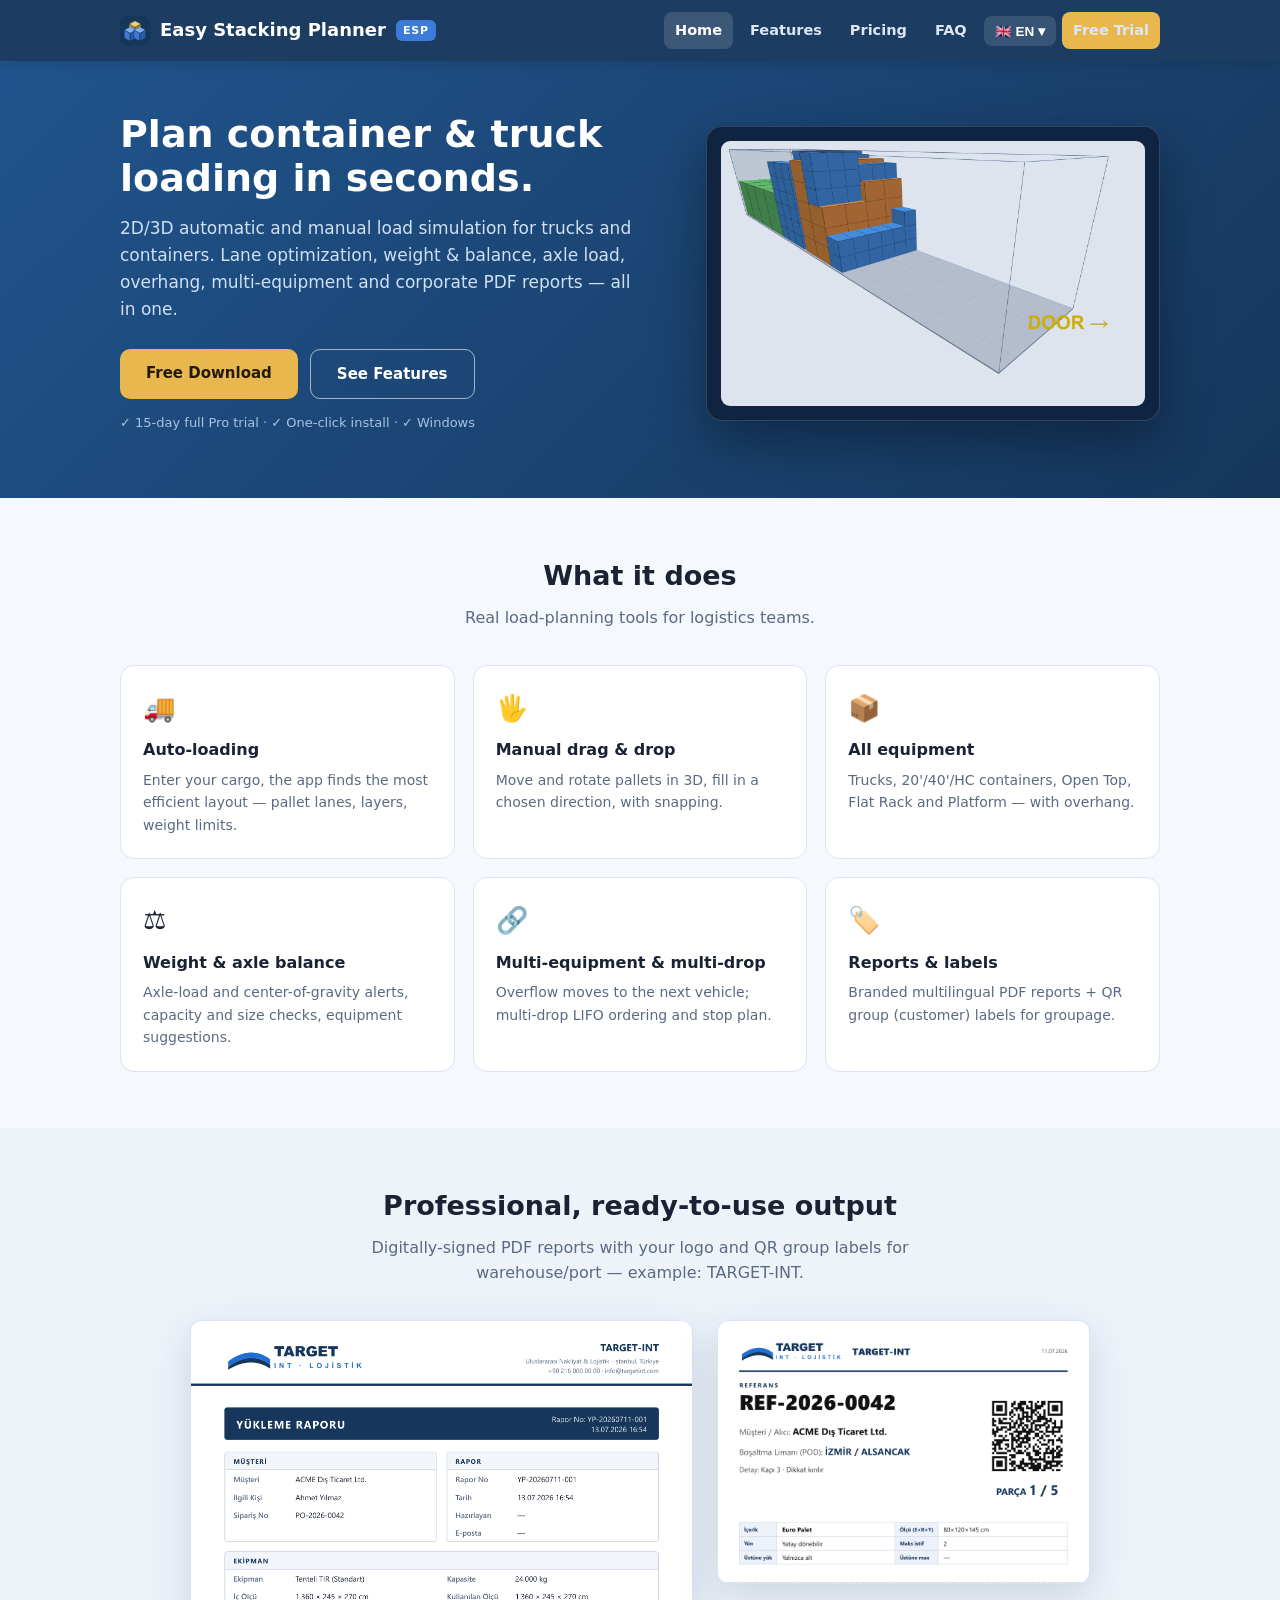
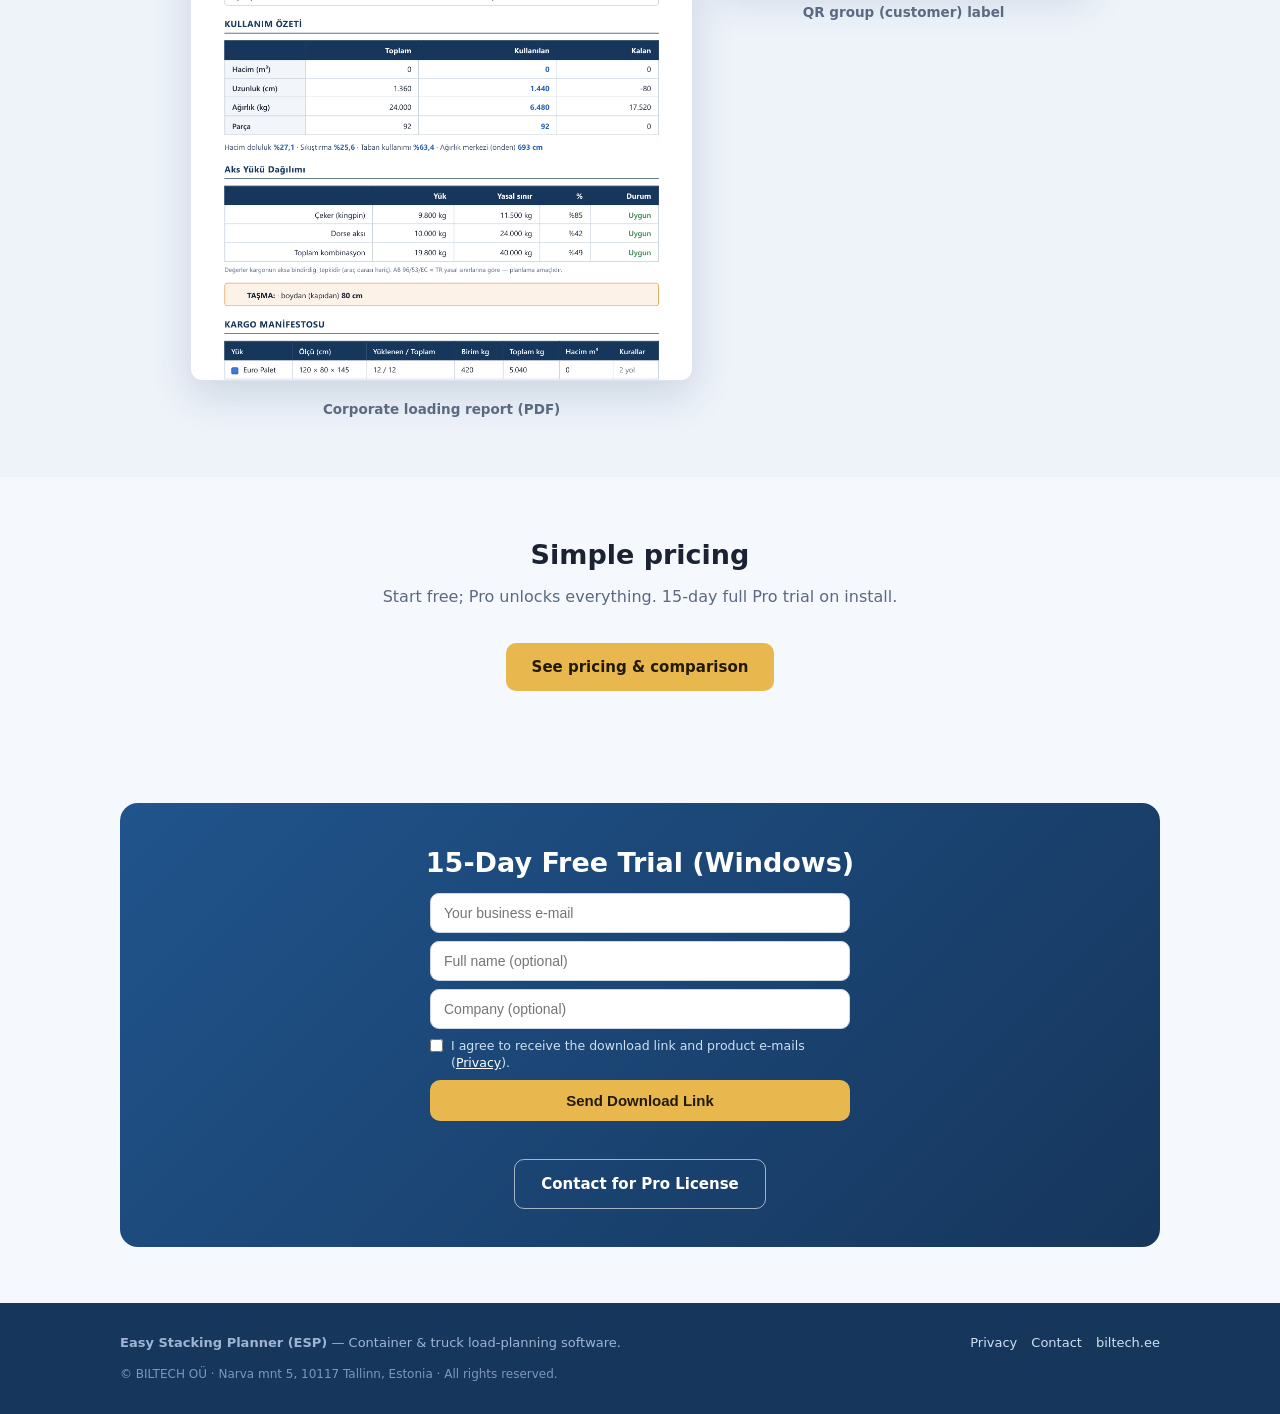
==== index.html @ 643e1168 "ESP tanıtım sitesi — çok sayfalı, 5 dilli (TR/EN/DE/FR/ES) Co-Authored-By: Claude Opus 4.8 <noreply@" ====
<!DOCTYPE html>
<html lang="tr">
<head>
<meta charset="utf-8">
<meta name="viewport" content="width=device-width, initial-scale=1">
<title>Easy Stacking Planner (ESP) — Konteyner & TIR Yükleme Planlama</title>
<meta name="description" content="TIR, kamyon ve konteyner için 2D/3D otomatik ve elle yükleme planlama, aks yükü, taşma hesabı, çoklu ekipman ve kurumsal PDF rapor. BILTECH OÜ.">
<link rel="stylesheet" href="assets/site.css">
</head>
<body data-page="home">
<div id="site-nav"></div>

<!-- HERO -->
<div class="hero-sec"><div class="wrap">
  <div class="hero">
    <div>
      <h1 data-i18n="hero_h1"></h1>
      <p class="lead" data-i18n="hero_lead"></p>
      <div class="cta">
        <a href="#indir" class="btn btn-primary" data-i18n="hero_cta1"></a>
        <a href="ozellikler.html" class="btn btn-ghost" data-i18n="hero_cta2"></a>
      </div>
      <div class="note" data-i18n="hero_note"></div>
    </div>
    <div class="shot"><img src="assets/shot-3d.png" alt="3D loading view" style="border-radius:9px;display:block;width:100%"></div>
  </div>
</div></div>

<!-- ÖZELLİK KARTLARI -->
<section><div class="wrap">
  <h2 data-i18n="h_feat_title"></h2>
  <p class="sub" data-i18n="h_feat_sub"></p>
  <div class="feat">
    <div class="card"><div class="ic">🚚</div><h3 data-i18n="f1_t"></h3><p data-i18n="f1_d"></p></div>
    <div class="card"><div class="ic">🖐️</div><h3 data-i18n="f2_t"></h3><p data-i18n="f2_d"></p></div>
    <div class="card"><div class="ic">📦</div><h3 data-i18n="f3_t"></h3><p data-i18n="f3_d"></p></div>
    <div class="card"><div class="ic">⚖️</div><h3 data-i18n="f4_t"></h3><p data-i18n="f4_d"></p></div>
    <div class="card"><div class="ic">🔗</div><h3 data-i18n="f5_t"></h3><p data-i18n="f5_d"></p></div>
    <div class="card"><div class="ic">🏷️</div><h3 data-i18n="f6_t"></h3><p data-i18n="f6_d"></p></div>
  </div>
</div></section>

<!-- MARKALI ÇIKTILAR -->
<section class="alt"><div class="wrap">
  <h2 data-i18n="h_show_title"></h2>
  <p class="sub" data-i18n="h_show_sub"></p>
  <div class="showcase">
    <figure><img src="assets/shot-report.png" alt="report"><figcaption data-i18n="show_report"></figcaption></figure>
    <figure><img src="assets/shot-label.png" alt="label"><figcaption data-i18n="show_label"></figcaption></figure>
  </div>
</div></section>

<!-- FİYAT TEASER -->
<section><div class="wrap">
  <h2 data-i18n="h_price_title"></h2>
  <p class="sub" data-i18n="h_price_sub"></p>
  <div style="text-align:center"><a href="fiyatlandirma.html" class="btn btn-primary" data-i18n="h_price_cta"></a></div>
</div></section>

<!-- İNDİRME (e-posta kapısı) -->
<section id="indir"><div class="wrap">
  <div class="buy">
    <h2 data-i18n="h_dl_title"></h2>
    <form id="dlForm" class="dl-form" novalidate>
      <input type="email" id="dlEmail" data-i18n-ph="dl_email" required>
      <input type="text" id="dlName" data-i18n-ph="dl_name">
      <input type="text" id="dlCompany" data-i18n-ph="dl_company">
      <label class="dl-consent"><input type="checkbox" id="dlConsent" required>
        <span><span data-i18n="dl_consent"></span> (<a href="gizlilik.html" target="_blank" rel="noopener" data-i18n="foot_privacy"></a>).</span></label>
      <button type="submit" class="btn btn-primary" id="dlBtn" data-i18n="dl_btn"></button>
      <div id="dlMsg" class="dl-msg"></div>
    </form>
    <a href="mailto:info@biltech.ee?subject=ESP Pro Lisans" class="btn btn-ghost" style="margin-top:12px" data-i18n="cta_contact"></a>
  </div>
</div></section>

<footer id="site-footer"></footer>
<script src="assets/site.js"></script>
</body>
</html>
---- assets/site.css ----
/* Easy Stacking Planner — ortak site stili (çok sayfalı, 5 dilli) */
:root{
  --navy:#16365c; --navy2:#20548c; --blue:#3d7bd9; --amber:#e8b84e;
  --ink:#1a2233; --mut:#5b6a82; --line:#dce3ee; --bg:#f5f8fc; --card:#fff;
}
*{box-sizing:border-box;margin:0;padding:0}
body{font-family:'Segoe UI',system-ui,Arial,sans-serif;color:var(--ink);background:var(--bg);line-height:1.6}
a{color:var(--blue);text-decoration:none}
img{max-width:100%}
.wrap{max-width:1080px;margin:0 auto;padding:0 20px}
.btn{display:inline-block;padding:12px 26px;border-radius:10px;font-weight:700;font-size:15px;cursor:pointer;border:none;transition:filter .15s}
.btn-primary{background:var(--amber);color:#221a05}
.btn-primary:hover{filter:brightness(1.06)}
.btn-ghost{background:transparent;color:#fff;border:1.5px solid rgba(255,255,255,.6)}
.btn-ghost:hover{background:rgba(255,255,255,.1)}
.btn-nav{background:var(--amber);color:#221a05;padding:9px 18px}
h2{font-size:27px;text-align:center;margin-bottom:8px}
.sub{text-align:center;color:var(--mut);margin-bottom:34px;max-width:640px;margin-left:auto;margin-right:auto}
section{padding:56px 0}
section.alt{background:#eef3fa}

/* ---- ortak üst menü ---- */
.topbar{position:sticky;top:0;z-index:50;background:rgba(22,54,92,.97);backdrop-filter:blur(6px);color:#fff;box-shadow:0 2px 14px rgba(0,0,0,.12)}
.topbar .nav{display:flex;align-items:center;justify-content:space-between;gap:16px;padding:12px 0}
.brand{display:flex;align-items:center;gap:10px;font-size:18px;font-weight:800;color:#fff}
.brand .tag{background:var(--blue);font-size:11px;padding:2px 7px;border-radius:6px;letter-spacing:.08em}
.menu{display:flex;align-items:center;gap:6px;flex-wrap:wrap}
.menu a{color:#dbe7f6;font-size:14.5px;font-weight:600;padding:7px 11px;border-radius:8px}
.menu a:hover{background:rgba(255,255,255,.1);color:#fff}
.menu a.active{color:#fff;background:rgba(255,255,255,.14)}
.lang{position:relative}
.lang-btn{background:rgba(255,255,255,.12);color:#fff;border:none;border-radius:8px;padding:7px 11px;font-size:13.5px;font-weight:700;cursor:pointer}
.lang-menu{position:absolute;right:0;top:110%;background:#fff;border:1px solid var(--line);border-radius:10px;box-shadow:0 10px 30px rgba(0,0,0,.18);overflow:hidden;display:none;min-width:150px}
.lang-menu.open{display:block}
.lang-menu button{display:block;width:100%;text-align:left;background:none;border:none;padding:9px 14px;font-size:14px;color:var(--ink);cursor:pointer}
.lang-menu button:hover{background:#eef3fa}
.hamb{display:none;background:none;border:none;color:#fff;font-size:24px;cursor:pointer}

/* ---- hero ---- */
.hero-sec{background:linear-gradient(135deg,var(--navy2),var(--navy));color:#fff}
.hero{display:grid;grid-template-columns:1.1fr .9fr;gap:32px;align-items:center;padding:52px 0 64px}
.hero h1{font-size:38px;line-height:1.15;margin-bottom:14px}
.hero p.lead{font-size:17px;color:#cfe0f2;margin-bottom:26px;max-width:520px}
.hero .cta{display:flex;gap:12px;flex-wrap:wrap}
.hero .note{margin-top:14px;color:#a9c2df;font-size:13px}
.shot{background:#0e2440;border:1px solid rgba(255,255,255,.15);border-radius:16px;padding:14px;box-shadow:0 20px 50px rgba(0,0,0,.35)}
.shot .frame{background:#e9edf4;border-radius:9px;min-height:260px;display:flex;align-items:center;justify-content:center;color:var(--mut);font-size:13px;text-align:center;padding:16px}
.page-hero{background:linear-gradient(135deg,var(--navy2),var(--navy));color:#fff;padding:44px 0}
.page-hero h1{font-size:32px;margin-bottom:6px}
.page-hero p{color:#cfe0f2;max-width:620px}

/* ---- kartlar ---- */
.feat{display:grid;grid-template-columns:repeat(3,1fr);gap:18px}
.card{background:var(--card);border:1px solid var(--line);border-radius:14px;padding:22px}
.card .ic{font-size:26px}
.card h3{font-size:16px;margin:8px 0 6px}
.card p{color:var(--mut);font-size:14px}

/* ---- karşılaştırma tablo ---- */
.cmp{background:#fff;border:1px solid var(--line);border-radius:16px;overflow:hidden}
table.cmp-t{width:100%;border-collapse:collapse}
.cmp-t th,.cmp-t td{padding:13px 18px;text-align:left;border-bottom:1px solid var(--line);font-size:14.5px}
.cmp-t thead th{background:var(--navy);color:#fff;font-size:14px}
.cmp-t thead th.pro{background:linear-gradient(135deg,#2a6bbf,var(--navy))}
.cmp-t th.col,.cmp-t td.col{text-align:center;width:150px}
.cmp-t td.yes{color:#1f9d55;font-weight:700}
.cmp-t td.no{color:#c0392b}
.cmp-t tbody tr:nth-child(even){background:#f7fafd}
.plan-badge{display:inline-block;font-size:11px;font-weight:800;padding:2px 8px;border-radius:8px;margin-left:6px}
.bfree{background:var(--line);color:var(--mut)}
.bpro{background:var(--amber);color:#221a05}

/* ---- fiyat kartları ---- */
.plans{display:grid;grid-template-columns:1fr 1fr;gap:20px;max-width:760px;margin:0 auto}
.plan{background:#fff;border:1px solid var(--line);border-radius:16px;padding:26px;text-align:center}
.plan.pro{border:2px solid var(--amber);position:relative}
.plan .pname{font-size:15px;font-weight:800;letter-spacing:.05em;color:var(--navy)}
.plan .price{font-size:30px;font-weight:900;margin:8px 0}
.plan .price small{font-size:14px;color:var(--mut);font-weight:600}
.plan ul{list-style:none;text-align:left;margin:16px 0}
.plan li{padding:6px 0 6px 26px;position:relative;font-size:14px;color:#2a3547}
.plan li:before{content:"✓";position:absolute;left:0;color:#1f9d55;font-weight:800}
.ribbon{position:absolute;top:-12px;left:50%;transform:translateX(-50%);background:var(--amber);color:#221a05;font-size:12px;font-weight:800;padding:3px 12px;border-radius:20px}

/* ---- markalı çıktı vitrin ---- */
.showcase{display:grid;grid-template-columns:1.35fr 1fr;gap:24px;align-items:start;max-width:900px;margin:0 auto}
.showcase figure{margin:0;text-align:center}
.showcase img{width:100%;border:1px solid var(--line);border-radius:12px;box-shadow:0 14px 40px rgba(22,54,92,.16);background:#fff}
.showcase figcaption{margin-top:10px;font-size:13.5px;color:var(--mut);font-weight:600}
@media(max-width:860px){.showcase{grid-template-columns:1fr}}

/* ---- CTA / satın alma ---- */
.buy{background:linear-gradient(135deg,var(--navy2),var(--navy));color:#fff;border-radius:18px;padding:38px;text-align:center}
.buy h2{color:#fff}
.buy p{color:#cfe0f2;max-width:640px;margin:0 auto 22px}
.steps{display:grid;grid-template-columns:repeat(4,1fr);gap:14px;margin:26px 0}
.step{background:rgba(255,255,255,.08);border:1px solid rgba(255,255,255,.16);border-radius:12px;padding:16px}
.step .n{width:30px;height:30px;border-radius:50%;background:var(--amber);color:#221a05;font-weight:800;display:flex;align-items:center;justify-content:center;margin:0 auto 8px}
.step h4{font-size:14px;margin-bottom:4px}
.step p{font-size:12.5px;color:#bcd2ec;margin:0}

/* ---- indirme formu ---- */
.dl-form{max-width:420px;margin:8px auto 0;display:flex;flex-direction:column;gap:8px}
.dl-title{font-weight:700;font-size:15px;margin-bottom:2px}
.dl-form input[type=email],.dl-form input[type=text]{padding:11px 13px;border:1px solid #cdd7e5;border-radius:9px;font-size:14px}
.dl-consent{display:flex;gap:8px;align-items:flex-start;font-size:12.5px;color:#cfe0f2;line-height:1.4;text-align:left}
.dl-consent a{color:#fff;text-decoration:underline}
.dl-consent input{margin-top:2px}
.dl-msg{font-size:13px;font-weight:600;min-height:18px}
.dl-msg.ok{color:#b8f0c8}.dl-msg.err{color:#ffc4bd}

/* ---- SSS ---- */
.faq{max-width:760px;margin:0 auto;display:flex;flex-direction:column;gap:10px}
.qa{background:#fff;border:1px solid var(--line);border-radius:12px;overflow:hidden}
.qa summary{padding:16px 20px;font-weight:700;font-size:15px;cursor:pointer;list-style:none;display:flex;justify-content:space-between;align-items:center}
.qa summary::-webkit-details-marker{display:none}
.qa summary:after{content:"+";color:var(--blue);font-size:20px;font-weight:700}
.qa[open] summary:after{content:"–"}
.qa .a{padding:0 20px 16px;color:var(--mut);font-size:14.5px}

/* ---- footer ---- */
footer{background:var(--navy);color:#9fb4d4;padding:30px 0;font-size:13px}
.foot-grid{display:flex;justify-content:space-between;gap:20px;flex-wrap:wrap;align-items:center}
footer a{color:#cfe0f2}
.foot-links{display:flex;gap:14px;flex-wrap:wrap}

@media(max-width:860px){
  .hero{grid-template-columns:1fr;padding:34px 0}
  .hero h1{font-size:30px}
  .feat{grid-template-columns:1fr}
  .steps{grid-template-columns:1fr 1fr}
  .plans{grid-template-columns:1fr}
  .cmp-t th.col,.cmp-t td.col{width:auto}
  .menu{display:none;position:absolute;top:56px;left:0;right:0;background:var(--navy);flex-direction:column;align-items:stretch;padding:10px 20px;gap:2px}
  .menu.open{display:flex}
  .menu a{padding:11px 8px}
  .hamb{display:block}
  .topbar .nav{position:relative}
}
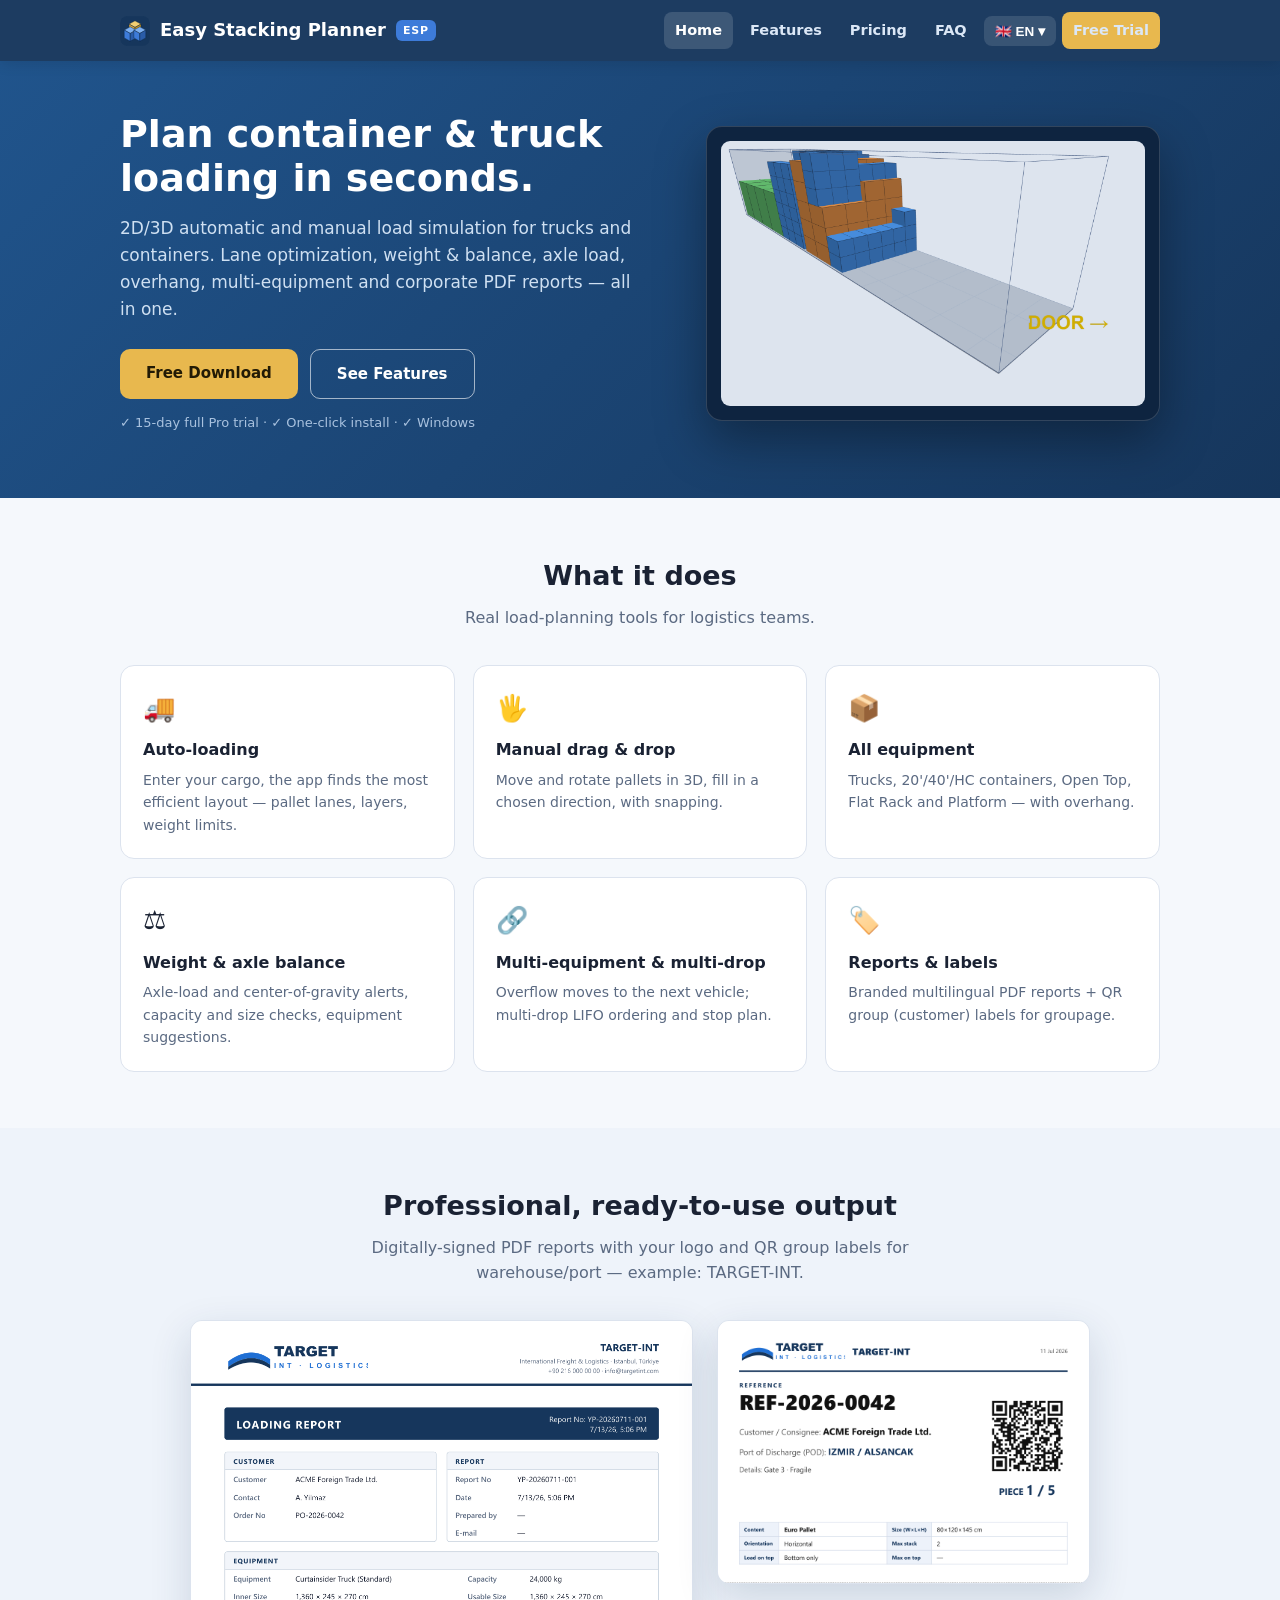
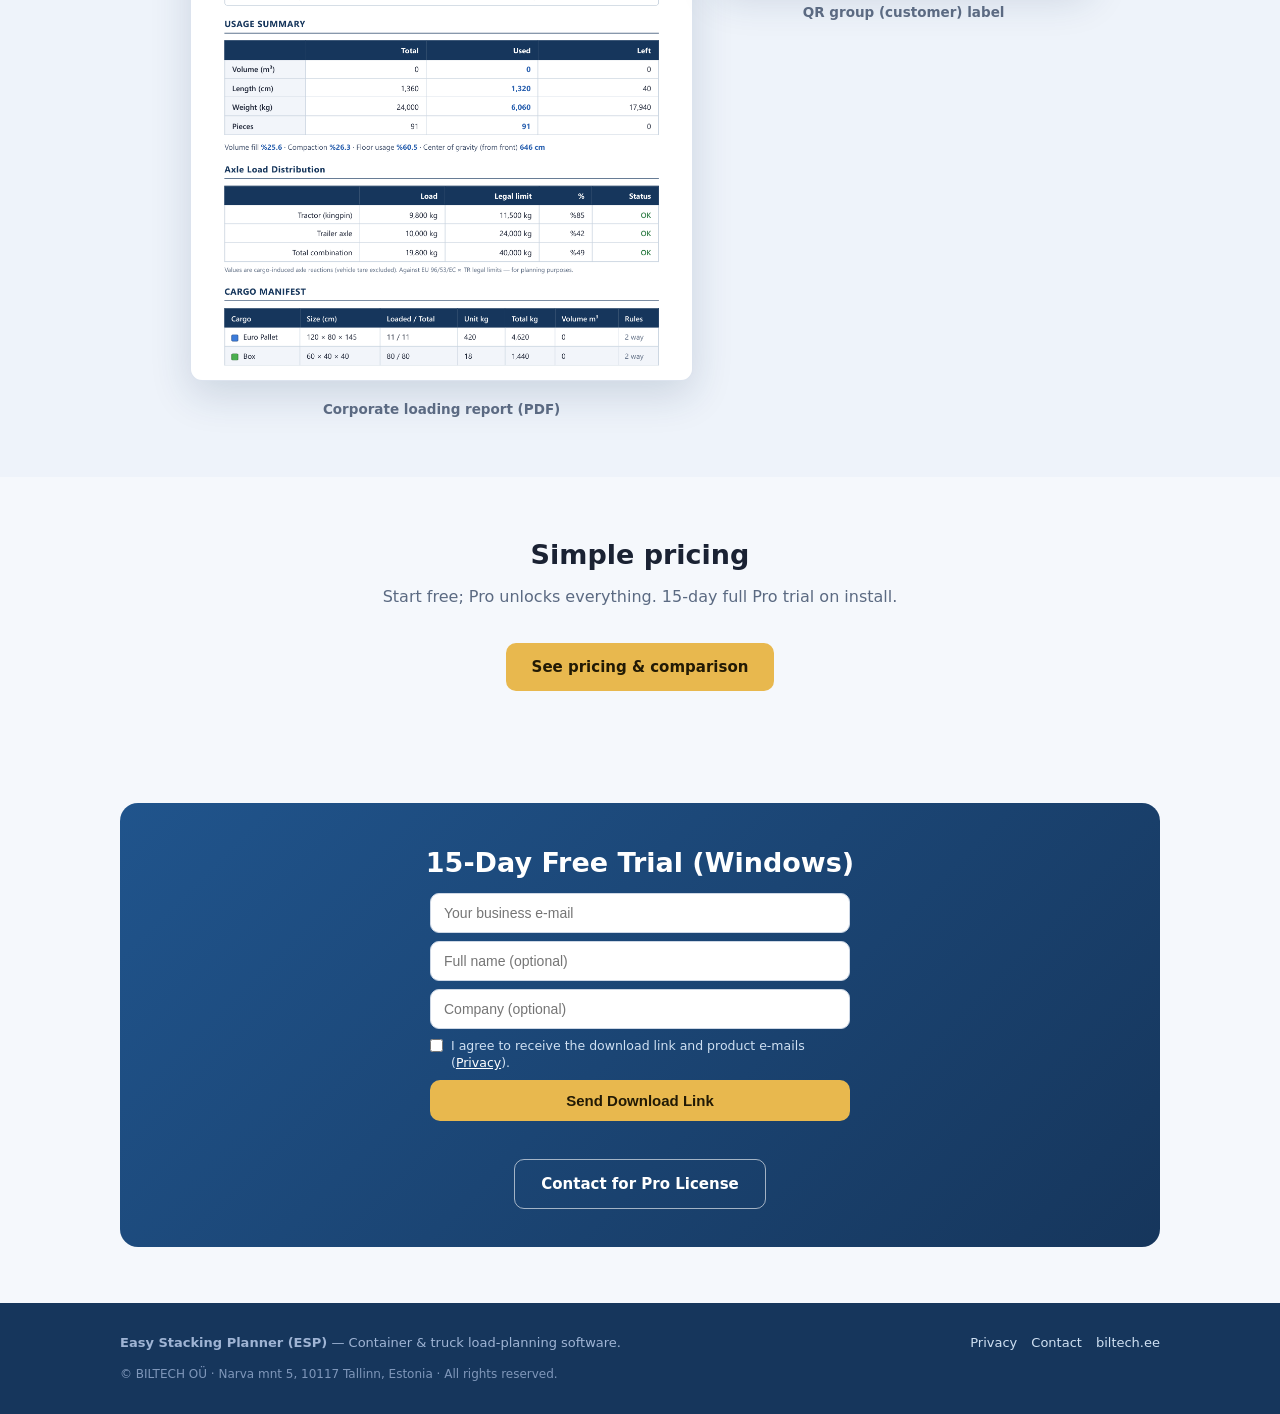
==== commit e694e37a: "Görsel önbellek kırma (?v=2) Co-Authored-By: Claude Opus 4.8 <noreply@anthropic.com>" ====
--- a/index.html
+++ b/index.html
@@ -22,7 +22,7 @@
       </div>
       <div class="note" data-i18n="hero_note"></div>
     </div>
-    <div class="shot"><img src="assets/shot-3d.png" alt="3D loading view" style="border-radius:9px;display:block;width:100%"></div>
+    <div class="shot"><img src="assets/shot-3d.png?v=2" alt="3D loading view" style="border-radius:9px;display:block;width:100%"></div>
   </div>
 </div></div>
 
@@ -45,8 +45,8 @@
   <h2 data-i18n="h_show_title"></h2>
   <p class="sub" data-i18n="h_show_sub"></p>
   <div class="showcase">
-    <figure><img src="assets/shot-report.png" alt="report"><figcaption data-i18n="show_report"></figcaption></figure>
-    <figure><img src="assets/shot-label.png" alt="label"><figcaption data-i18n="show_label"></figcaption></figure>
+    <figure><img src="assets/shot-report.png?v=2" alt="report"><figcaption data-i18n="show_report"></figcaption></figure>
+    <figure><img src="assets/shot-label.png?v=2" alt="label"><figcaption data-i18n="show_label"></figcaption></figure>
   </div>
 </div></section>
 
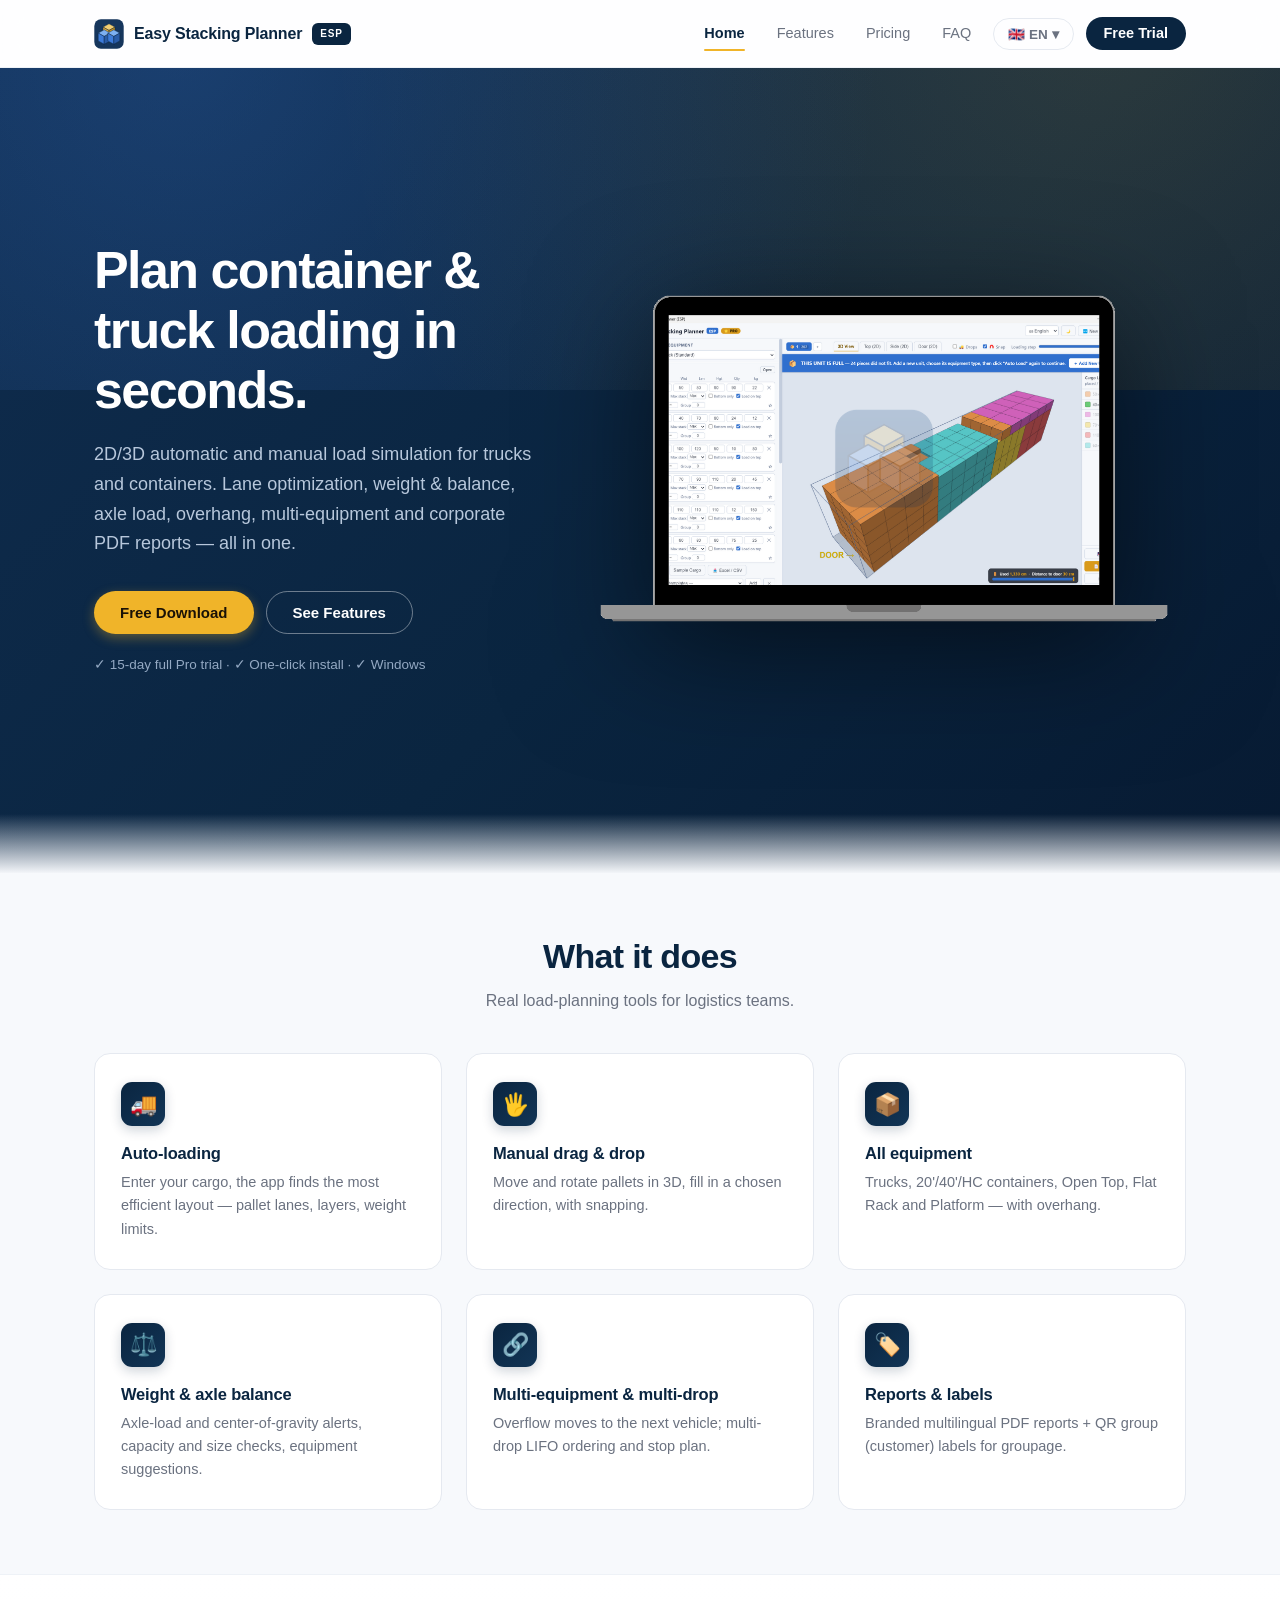
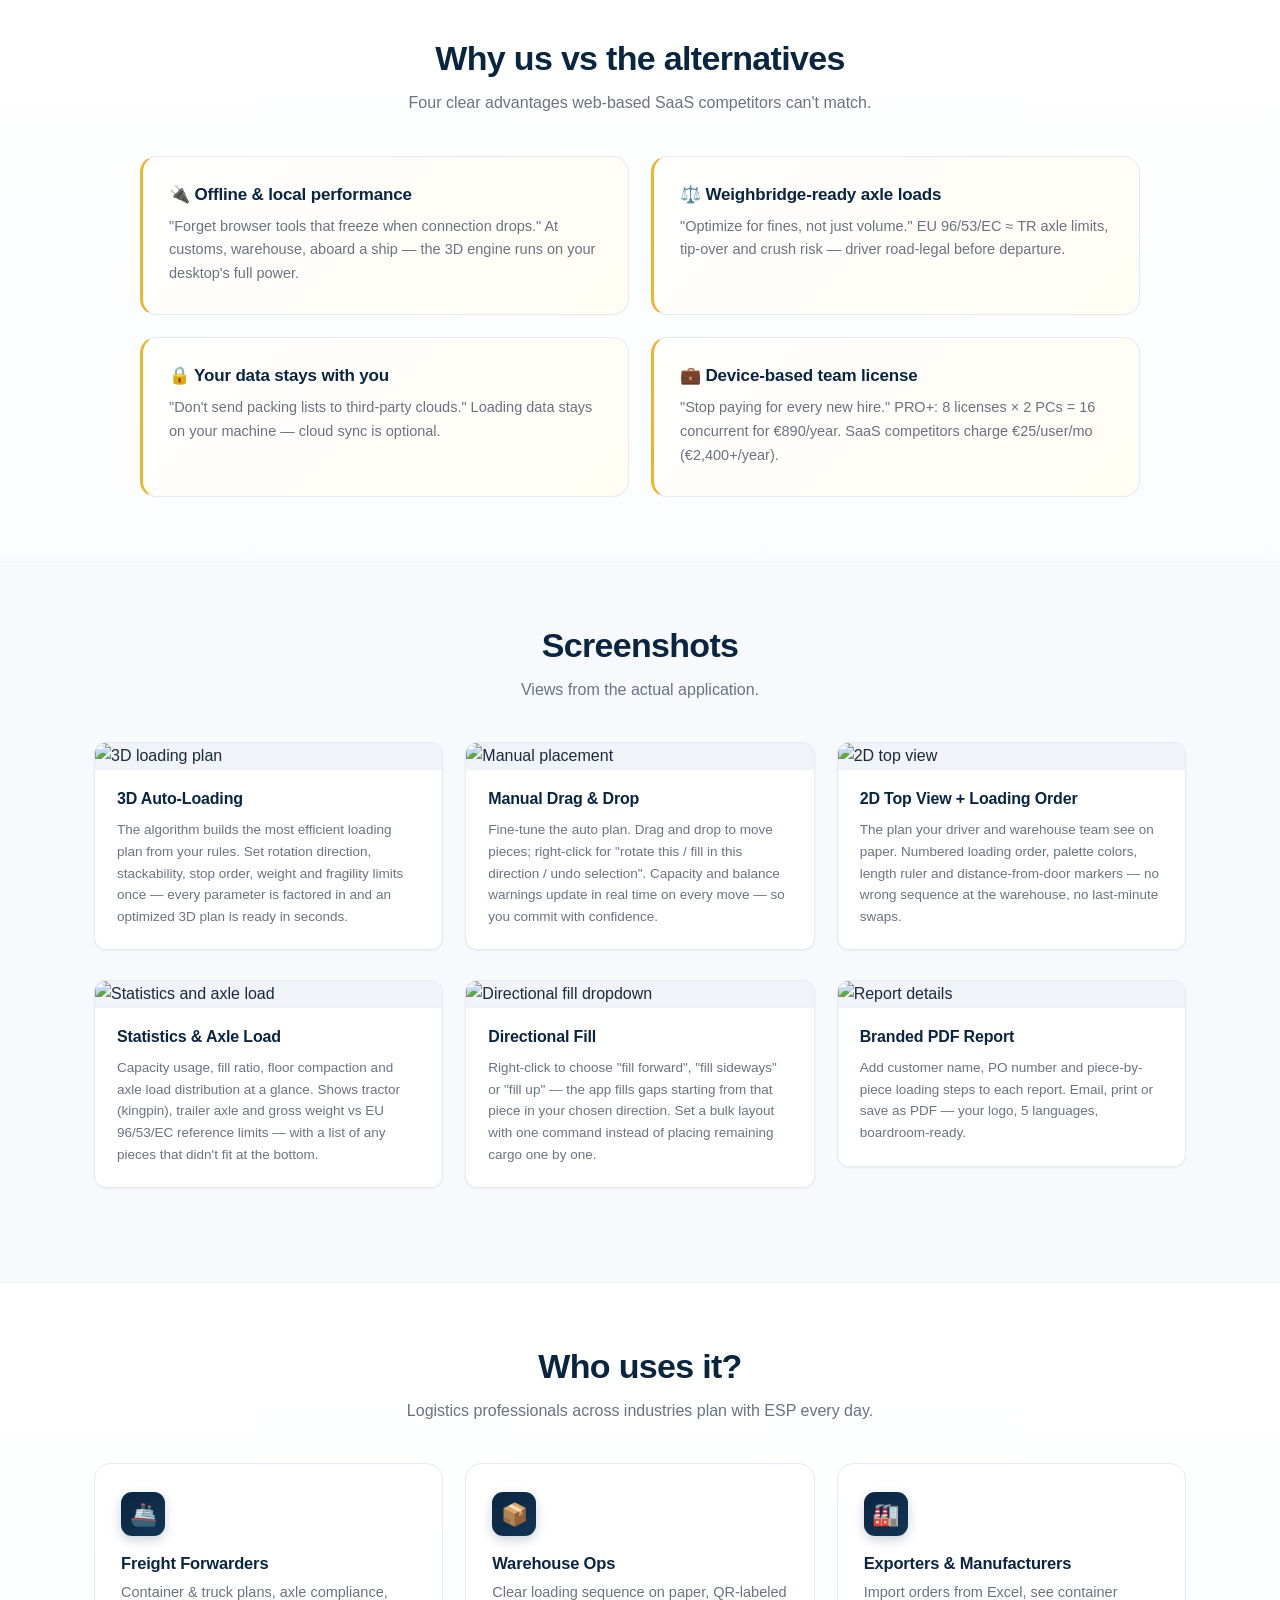
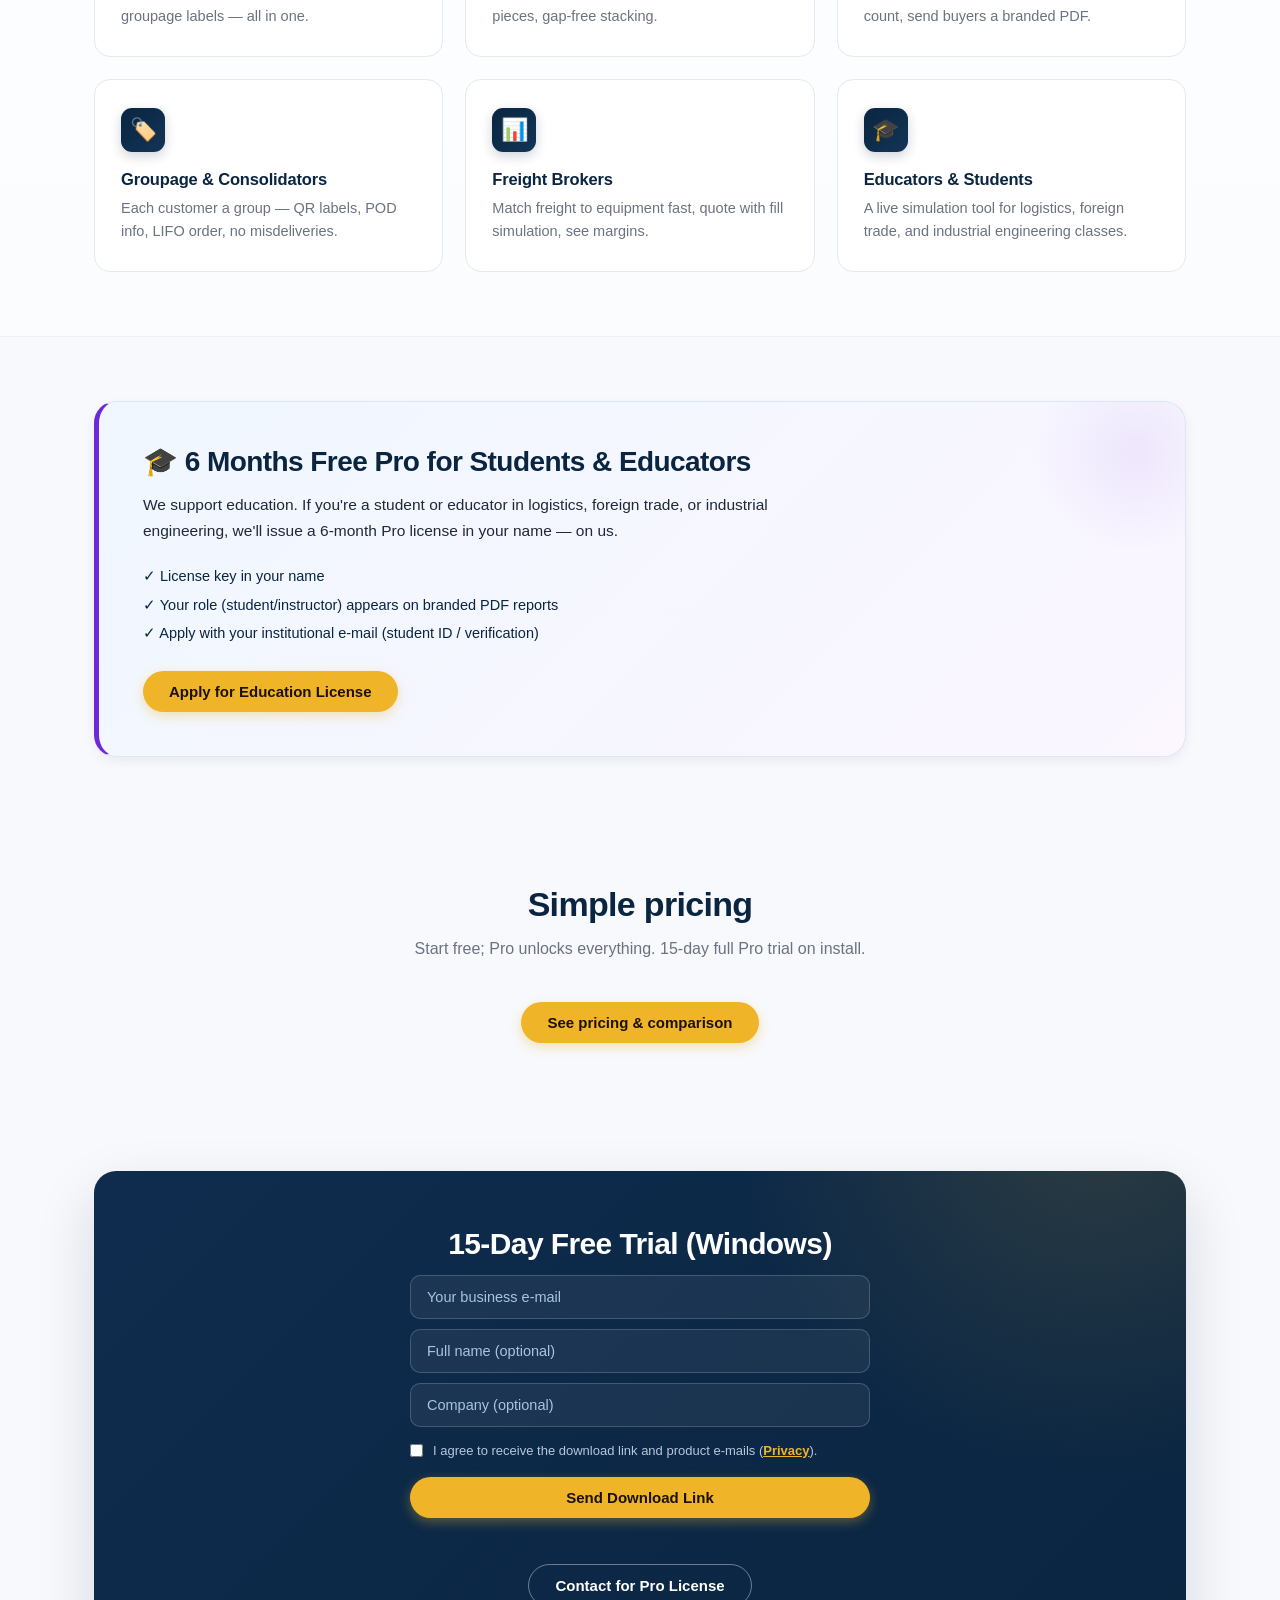
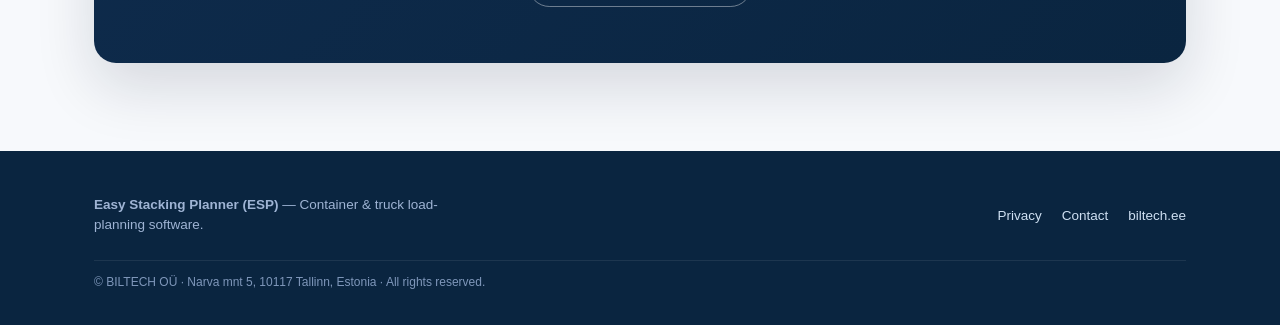
==== commit 5465257b: "Polar.sh hosted checkout + bekleyen site dosyaları - checkout: özel form → Polar hosted checkout yön" ====
--- a/index.html
+++ b/index.html
@@ -3,9 +3,13 @@
 <head>
 <meta charset="utf-8">
 <meta name="viewport" content="width=device-width, initial-scale=1">
+<link rel="icon" type="image/x-icon" href="assets/favicon.ico">
+<link rel="icon" type="image/png" sizes="32x32" href="assets/favicon-32.png">
+<link rel="icon" type="image/png" sizes="128x128" href="assets/favicon-128.png">
+<link rel="apple-touch-icon" sizes="256x256" href="assets/favicon-256.png">
 <title>Easy Stacking Planner (ESP) — Konteyner & TIR Yükleme Planlama</title>
 <meta name="description" content="TIR, kamyon ve konteyner için 2D/3D otomatik ve elle yükleme planlama, aks yükü, taşma hesabı, çoklu ekipman ve kurumsal PDF rapor. BILTECH OÜ.">
-<link rel="stylesheet" href="assets/site.css">
+<link rel="stylesheet" href="assets/site.css?v=20260714g">
 </head>
 <body data-page="home">
 <div id="site-nav"></div>
@@ -22,11 +26,11 @@
       </div>
       <div class="note" data-i18n="hero_note"></div>
     </div>
-    <div class="shot"><img src="assets/shot-3d.png?v=2" alt="3D loading view" style="border-radius:9px;display:block;width:100%"></div>
+    <div class="shot"><img src="assets/shot-3d.png?v=5" alt="ESP ana sayfa — 3D yükleme planı"></div>
   </div>
 </div></div>
 
-<!-- ÖZELLİK KARTLARI -->
+<!-- ÖZELLİK KARTLARI (Neler yapar?) -->
 <section><div class="wrap">
   <h2 data-i18n="h_feat_title"></h2>
   <p class="sub" data-i18n="h_feat_sub"></p>
@@ -40,13 +44,59 @@
   </div>
 </div></section>
 
-<!-- MARKALI ÇIKTILAR -->
+<!-- RAKİPLERDEN FARKIMIZ (4 pillar) -->
 <section class="alt"><div class="wrap">
-  <h2 data-i18n="h_show_title"></h2>
-  <p class="sub" data-i18n="h_show_sub"></p>
-  <div class="showcase">
-    <figure><img src="assets/shot-report.png?v=2" alt="report"><figcaption data-i18n="show_report"></figcaption></figure>
-    <figure><img src="assets/shot-label.png?v=2" alt="label"><figcaption data-i18n="show_label"></figcaption></figure>
+  <h2 data-i18n="h_diff_title"></h2>
+  <p class="sub" data-i18n="h_diff_sub"></p>
+  <div class="feat feat-4">
+    <div class="card card-hl"><h3 data-i18n="d1_t"></h3><p data-i18n="d1_d"></p></div>
+    <div class="card card-hl"><h3 data-i18n="d2_t"></h3><p data-i18n="d2_d"></p></div>
+    <div class="card card-hl"><h3 data-i18n="d3_t"></h3><p data-i18n="d3_d"></p></div>
+    <div class="card card-hl"><h3 data-i18n="d4_t"></h3><p data-i18n="d4_d"></p></div>
+  </div>
+</div></section>
+
+<!-- EKRAN GÖRÜNTÜLERİ (gallery) -->
+<section><div class="wrap">
+  <h2 data-i18n="h_gal_title"></h2>
+  <p class="sub" data-i18n="h_gal_sub"></p>
+  <div class="gallery">
+    <figure class="gitem"><img src="img/ESP1.png" alt="3D loading plan" loading="lazy"><figcaption><h4 data-i18n="g1"></h4><p data-i18n="g1_d"></p></figcaption></figure>
+    <figure class="gitem"><img src="img/ESP7.png" alt="Statistics and axle load" loading="lazy"><figcaption><h4 data-i18n="g2"></h4><p data-i18n="g2_d"></p></figcaption></figure>
+    <figure class="gitem"><img src="img/ESP4.png" alt="Manual placement" loading="lazy"><figcaption><h4 data-i18n="g3"></h4><p data-i18n="g3_d"></p></figcaption></figure>
+    <figure class="gitem"><img src="img/ESP8.png" alt="Directional fill dropdown" loading="lazy"><figcaption><h4 data-i18n="g4"></h4><p data-i18n="g4_d"></p></figcaption></figure>
+    <figure class="gitem"><img src="img/ESP5.png" alt="2D top view" loading="lazy"><figcaption><h4 data-i18n="g5"></h4><p data-i18n="g5_d"></p></figcaption></figure>
+    <figure class="gitem"><img src="img/ESP6.png" alt="Report details" loading="lazy"><figcaption><h4 data-i18n="g6"></h4><p data-i18n="g6_d"></p></figcaption></figure>
+  </div>
+</div></section>
+
+<!-- KİMLER KULLANIR? -->
+<section class="alt"><div class="wrap">
+  <h2 data-i18n="h_who_title"></h2>
+  <p class="sub" data-i18n="h_who_sub"></p>
+  <div class="feat feat-3">
+    <div class="card"><div class="ic">🚢</div><h3 data-i18n="p1_t"></h3><p data-i18n="p1_d"></p></div>
+    <div class="card"><div class="ic">📦</div><h3 data-i18n="p2_t"></h3><p data-i18n="p2_d"></p></div>
+    <div class="card"><div class="ic">🏭</div><h3 data-i18n="p3_t"></h3><p data-i18n="p3_d"></p></div>
+    <div class="card"><div class="ic">🏷️</div><h3 data-i18n="p4_t"></h3><p data-i18n="p4_d"></p></div>
+    <div class="card"><div class="ic">📊</div><h3 data-i18n="p5_t"></h3><p data-i18n="p5_d"></p></div>
+    <div class="card"><div class="ic">🎓</div><h3 data-i18n="p6_t"></h3><p data-i18n="p6_d"></p></div>
+  </div>
+</div></section>
+
+<!-- EĞİTİM PROGRAMI -->
+<section><div class="wrap">
+  <div class="edu-card">
+    <div class="edu-content">
+      <h2 data-i18n="h_edu_title"></h2>
+      <p data-i18n="h_edu_sub"></p>
+      <ul class="edu-list">
+        <li data-i18n="h_edu_bullet1"></li>
+        <li data-i18n="h_edu_bullet2"></li>
+        <li data-i18n="h_edu_bullet3"></li>
+      </ul>
+      <a href="mailto:info@biltech.ee?subject=ESP%20E%C4%9Fitim%20Lisans%C4%B1%20Ba%C5%9Fvurusu&body=Ad%20Soyad%3A%0AKurum%3A%0AB%C3%B6l%C3%BCm%3A%0ARol%20(%C3%B6%C4%9Frenci%2Feretmen)%3A%0AKurum%20e-posta%20adresi%3A" class="btn btn-primary" data-i18n="h_edu_cta"></a>
+    </div>
   </div>
 </div></section>
 
@@ -75,6 +125,6 @@
 </div></section>
 
 <footer id="site-footer"></footer>
-<script src="assets/site.js"></script>
+<script src="assets/site.js?v=20260714g"></script>
 </body>
 </html>
--- a/assets/site.css
+++ b/assets/site.css
@@ -1,139 +1,1431 @@
-/* Easy Stacking Planner — ortak site stili (çok sayfalı, 5 dilli) */
-:root{
-  --navy:#16365c; --navy2:#20548c; --blue:#3d7bd9; --amber:#e8b84e;
-  --ink:#1a2233; --mut:#5b6a82; --line:#dce3ee; --bg:#f5f8fc; --card:#fff;
-}
-*{box-sizing:border-box;margin:0;padding:0}
-body{font-family:'Segoe UI',system-ui,Arial,sans-serif;color:var(--ink);background:var(--bg);line-height:1.6}
-a{color:var(--blue);text-decoration:none}
-img{max-width:100%}
-.wrap{max-width:1080px;margin:0 auto;padding:0 20px}
-.btn{display:inline-block;padding:12px 26px;border-radius:10px;font-weight:700;font-size:15px;cursor:pointer;border:none;transition:filter .15s}
-.btn-primary{background:var(--amber);color:#221a05}
-.btn-primary:hover{filter:brightness(1.06)}
-.btn-ghost{background:transparent;color:#fff;border:1.5px solid rgba(255,255,255,.6)}
-.btn-ghost:hover{background:rgba(255,255,255,.1)}
-.btn-nav{background:var(--amber);color:#221a05;padding:9px 18px}
-h2{font-size:27px;text-align:center;margin-bottom:8px}
-.sub{text-align:center;color:var(--mut);margin-bottom:34px;max-width:640px;margin-left:auto;margin-right:auto}
-section{padding:56px 0}
-section.alt{background:#eef3fa}
-
-/* ---- ortak üst menü ---- */
-.topbar{position:sticky;top:0;z-index:50;background:rgba(22,54,92,.97);backdrop-filter:blur(6px);color:#fff;box-shadow:0 2px 14px rgba(0,0,0,.12)}
-.topbar .nav{display:flex;align-items:center;justify-content:space-between;gap:16px;padding:12px 0}
-.brand{display:flex;align-items:center;gap:10px;font-size:18px;font-weight:800;color:#fff}
-.brand .tag{background:var(--blue);font-size:11px;padding:2px 7px;border-radius:6px;letter-spacing:.08em}
-.menu{display:flex;align-items:center;gap:6px;flex-wrap:wrap}
-.menu a{color:#dbe7f6;font-size:14.5px;font-weight:600;padding:7px 11px;border-radius:8px}
-.menu a:hover{background:rgba(255,255,255,.1);color:#fff}
-.menu a.active{color:#fff;background:rgba(255,255,255,.14)}
-.lang{position:relative}
-.lang-btn{background:rgba(255,255,255,.12);color:#fff;border:none;border-radius:8px;padding:7px 11px;font-size:13.5px;font-weight:700;cursor:pointer}
-.lang-menu{position:absolute;right:0;top:110%;background:#fff;border:1px solid var(--line);border-radius:10px;box-shadow:0 10px 30px rgba(0,0,0,.18);overflow:hidden;display:none;min-width:150px}
-.lang-menu.open{display:block}
-.lang-menu button{display:block;width:100%;text-align:left;background:none;border:none;padding:9px 14px;font-size:14px;color:var(--ink);cursor:pointer}
-.lang-menu button:hover{background:#eef3fa}
-.hamb{display:none;background:none;border:none;color:#fff;font-size:24px;cursor:pointer}
-
-/* ---- hero ---- */
-.hero-sec{background:linear-gradient(135deg,var(--navy2),var(--navy));color:#fff}
-.hero{display:grid;grid-template-columns:1.1fr .9fr;gap:32px;align-items:center;padding:52px 0 64px}
-.hero h1{font-size:38px;line-height:1.15;margin-bottom:14px}
-.hero p.lead{font-size:17px;color:#cfe0f2;margin-bottom:26px;max-width:520px}
-.hero .cta{display:flex;gap:12px;flex-wrap:wrap}
-.hero .note{margin-top:14px;color:#a9c2df;font-size:13px}
-.shot{background:#0e2440;border:1px solid rgba(255,255,255,.15);border-radius:16px;padding:14px;box-shadow:0 20px 50px rgba(0,0,0,.35)}
-.shot .frame{background:#e9edf4;border-radius:9px;min-height:260px;display:flex;align-items:center;justify-content:center;color:var(--mut);font-size:13px;text-align:center;padding:16px}
-.page-hero{background:linear-gradient(135deg,var(--navy2),var(--navy));color:#fff;padding:44px 0}
-.page-hero h1{font-size:32px;margin-bottom:6px}
-.page-hero p{color:#cfe0f2;max-width:620px}
-
-/* ---- kartlar ---- */
-.feat{display:grid;grid-template-columns:repeat(3,1fr);gap:18px}
-.card{background:var(--card);border:1px solid var(--line);border-radius:14px;padding:22px}
-.card .ic{font-size:26px}
-.card h3{font-size:16px;margin:8px 0 6px}
-.card p{color:var(--mut);font-size:14px}
-
-/* ---- karşılaştırma tablo ---- */
-.cmp{background:#fff;border:1px solid var(--line);border-radius:16px;overflow:hidden}
-table.cmp-t{width:100%;border-collapse:collapse}
-.cmp-t th,.cmp-t td{padding:13px 18px;text-align:left;border-bottom:1px solid var(--line);font-size:14.5px}
-.cmp-t thead th{background:var(--navy);color:#fff;font-size:14px}
-.cmp-t thead th.pro{background:linear-gradient(135deg,#2a6bbf,var(--navy))}
-.cmp-t th.col,.cmp-t td.col{text-align:center;width:150px}
-.cmp-t td.yes{color:#1f9d55;font-weight:700}
-.cmp-t td.no{color:#c0392b}
-.cmp-t tbody tr:nth-child(even){background:#f7fafd}
-.plan-badge{display:inline-block;font-size:11px;font-weight:800;padding:2px 8px;border-radius:8px;margin-left:6px}
-.bfree{background:var(--line);color:var(--mut)}
-.bpro{background:var(--amber);color:#221a05}
-
-/* ---- fiyat kartları ---- */
-.plans{display:grid;grid-template-columns:1fr 1fr;gap:20px;max-width:760px;margin:0 auto}
-.plan{background:#fff;border:1px solid var(--line);border-radius:16px;padding:26px;text-align:center}
-.plan.pro{border:2px solid var(--amber);position:relative}
-.plan .pname{font-size:15px;font-weight:800;letter-spacing:.05em;color:var(--navy)}
-.plan .price{font-size:30px;font-weight:900;margin:8px 0}
-.plan .price small{font-size:14px;color:var(--mut);font-weight:600}
-.plan ul{list-style:none;text-align:left;margin:16px 0}
-.plan li{padding:6px 0 6px 26px;position:relative;font-size:14px;color:#2a3547}
-.plan li:before{content:"✓";position:absolute;left:0;color:#1f9d55;font-weight:800}
-.ribbon{position:absolute;top:-12px;left:50%;transform:translateX(-50%);background:var(--amber);color:#221a05;font-size:12px;font-weight:800;padding:3px 12px;border-radius:20px}
-
-/* ---- markalı çıktı vitrin ---- */
-.showcase{display:grid;grid-template-columns:1.35fr 1fr;gap:24px;align-items:start;max-width:900px;margin:0 auto}
-.showcase figure{margin:0;text-align:center}
-.showcase img{width:100%;border:1px solid var(--line);border-radius:12px;box-shadow:0 14px 40px rgba(22,54,92,.16);background:#fff}
-.showcase figcaption{margin-top:10px;font-size:13.5px;color:var(--mut);font-weight:600}
-@media(max-width:860px){.showcase{grid-template-columns:1fr}}
-
-/* ---- CTA / satın alma ---- */
-.buy{background:linear-gradient(135deg,var(--navy2),var(--navy));color:#fff;border-radius:18px;padding:38px;text-align:center}
-.buy h2{color:#fff}
-.buy p{color:#cfe0f2;max-width:640px;margin:0 auto 22px}
-.steps{display:grid;grid-template-columns:repeat(4,1fr);gap:14px;margin:26px 0}
-.step{background:rgba(255,255,255,.08);border:1px solid rgba(255,255,255,.16);border-radius:12px;padding:16px}
-.step .n{width:30px;height:30px;border-radius:50%;background:var(--amber);color:#221a05;font-weight:800;display:flex;align-items:center;justify-content:center;margin:0 auto 8px}
-.step h4{font-size:14px;margin-bottom:4px}
-.step p{font-size:12.5px;color:#bcd2ec;margin:0}
-
-/* ---- indirme formu ---- */
-.dl-form{max-width:420px;margin:8px auto 0;display:flex;flex-direction:column;gap:8px}
-.dl-title{font-weight:700;font-size:15px;margin-bottom:2px}
-.dl-form input[type=email],.dl-form input[type=text]{padding:11px 13px;border:1px solid #cdd7e5;border-radius:9px;font-size:14px}
-.dl-consent{display:flex;gap:8px;align-items:flex-start;font-size:12.5px;color:#cfe0f2;line-height:1.4;text-align:left}
-.dl-consent a{color:#fff;text-decoration:underline}
-.dl-consent input{margin-top:2px}
-.dl-msg{font-size:13px;font-weight:600;min-height:18px}
-.dl-msg.ok{color:#b8f0c8}.dl-msg.err{color:#ffc4bd}
-
-/* ---- SSS ---- */
-.faq{max-width:760px;margin:0 auto;display:flex;flex-direction:column;gap:10px}
-.qa{background:#fff;border:1px solid var(--line);border-radius:12px;overflow:hidden}
-.qa summary{padding:16px 20px;font-weight:700;font-size:15px;cursor:pointer;list-style:none;display:flex;justify-content:space-between;align-items:center}
-.qa summary::-webkit-details-marker{display:none}
-.qa summary:after{content:"+";color:var(--blue);font-size:20px;font-weight:700}
-.qa[open] summary:after{content:"–"}
-.qa .a{padding:0 20px 16px;color:var(--mut);font-size:14.5px}
-
-/* ---- footer ---- */
-footer{background:var(--navy);color:#9fb4d4;padding:30px 0;font-size:13px}
-.foot-grid{display:flex;justify-content:space-between;gap:20px;flex-wrap:wrap;align-items:center}
-footer a{color:#cfe0f2}
-.foot-links{display:flex;gap:14px;flex-wrap:wrap}
-
-@media(max-width:860px){
-  .hero{grid-template-columns:1fr;padding:34px 0}
-  .hero h1{font-size:30px}
-  .feat{grid-template-columns:1fr}
-  .steps{grid-template-columns:1fr 1fr}
-  .plans{grid-template-columns:1fr}
-  .cmp-t th.col,.cmp-t td.col{width:auto}
-  .menu{display:none;position:absolute;top:56px;left:0;right:0;background:var(--navy);flex-direction:column;align-items:stretch;padding:10px 20px;gap:2px}
-  .menu.open{display:flex}
-  .menu a{padding:11px 8px}
-  .hamb{display:block}
-  .topbar .nav{position:relative}
-}
+/* ========================================================================
+   Easy Stacking Planner — refined multi-page design system (v2)
+   Palette: navy #0A2540, ink #1F2937, amber #F0B429, teal #10B981
+   Typography: Inter-adjacent stack (system-ui first)
+   ======================================================================== */
+
+:root {
+  /* Core colours */
+  --navy: #0A2540;
+  --navy-2: #123556;
+  --navy-3: #1D4A78;
+  --ink: #1F2937;
+  --muted: #6B7280;
+  --muted-2: #94A0B4;
+  --line: #E5E9F0;
+  --line-soft: #EEF2F7;
+  --bg: #F7F9FC;
+  --card: #FFFFFF;
+  --card-alt: #FAFCFE;
+
+  /* Accents */
+  --amber: #F0B429;
+  --amber-2: #E29B12;
+  --amber-soft: rgba(240, 180, 41, 0.14);
+  --teal: #10B981;
+  --teal-soft: rgba(16, 185, 129, 0.12);
+  --coral: #EF4444;
+
+  /* Shadows */
+  --sh-1: 0 1px 2px rgba(15, 23, 42, 0.05);
+  --sh-2: 0 4px 12px rgba(15, 23, 42, 0.06);
+  --sh-3: 0 12px 28px rgba(15, 23, 42, 0.10);
+  --sh-4: 0 24px 60px rgba(15, 23, 42, 0.14);
+  --sh-hero: 0 40px 80px rgba(10, 37, 64, 0.28);
+
+  /* Radii */
+  --r-sm: 8px;
+  --r: 12px;
+  --r-lg: 16px;
+  --r-xl: 22px;
+
+  /* Type */
+  --font-sans: 'Inter', -apple-system, BlinkMacSystemFont, 'Segoe UI Variable', 'Segoe UI', Roboto, Helvetica, Arial, sans-serif;
+  --font-display: 'Inter', -apple-system, BlinkMacSystemFont, 'Segoe UI Variable', 'Segoe UI', Roboto, Helvetica, Arial, sans-serif;
+
+  /* Spacing scale */
+  --space-4: 4px;
+  --space-8: 8px;
+  --space-12: 12px;
+  --space-16: 16px;
+  --space-24: 24px;
+  --space-32: 32px;
+  --space-48: 48px;
+  --space-64: 64px;
+  --space-96: 96px;
+}
+
+* {
+  box-sizing: border-box;
+  margin: 0;
+  padding: 0;
+}
+
+html {
+  scroll-behavior: smooth;
+  -webkit-text-size-adjust: 100%;
+}
+
+body {
+  font-family: var(--font-sans);
+  font-size: 16px;
+  line-height: 1.6;
+  color: var(--ink);
+  background: var(--bg);
+  -webkit-font-smoothing: antialiased;
+  -moz-osx-font-smoothing: grayscale;
+  text-rendering: optimizeLegibility;
+  font-feature-settings: "cv02", "cv03", "cv04", "cv11";
+}
+
+a {
+  color: var(--navy-3);
+  text-decoration: none;
+  transition: color .15s ease;
+}
+a:hover { color: var(--navy); }
+img { max-width: 100%; display: block; }
+
+.wrap {
+  max-width: 1140px;
+  margin: 0 auto;
+  padding: 0 24px;
+}
+
+/* --- Typography scale --- */
+h1, h2, h3, h4 {
+  font-family: var(--font-display);
+  color: var(--navy);
+  font-weight: 700;
+  letter-spacing: -0.02em;
+  line-height: 1.15;
+}
+h1 { font-size: clamp(34px, 5vw, 52px); }
+h2 { font-size: clamp(26px, 3.4vw, 34px); text-align: center; margin-bottom: 12px; }
+h3 { font-size: 18px; letter-spacing: -0.01em; }
+p { color: var(--muted); }
+.sub {
+  text-align: center;
+  color: var(--muted);
+  font-size: 16px;
+  max-width: 640px;
+  margin: 0 auto 40px;
+  line-height: 1.6;
+}
+
+/* --- Section rhythm --- */
+section {
+  padding: 64px 0;
+}
+section.alt {
+  background: linear-gradient(180deg, #ffffff 0%, var(--card-alt) 100%);
+  border-top: 1px solid var(--line-soft);
+  border-bottom: 1px solid var(--line-soft);
+}
+
+/* ------------------------------------------------------------------------
+   TOP NAVIGATION
+   ------------------------------------------------------------------------ */
+.topbar {
+  position: sticky;
+  top: 0;
+  z-index: 60;
+  background: rgba(255, 255, 255, 0.82);
+  backdrop-filter: saturate(160%) blur(14px);
+  -webkit-backdrop-filter: saturate(160%) blur(14px);
+  border-bottom: 1px solid var(--line-soft);
+}
+.topbar .nav {
+  display: flex;
+  align-items: center;
+  justify-content: space-between;
+  gap: 20px;
+  padding: 14px 0;
+}
+.brand {
+  display: flex;
+  align-items: center;
+  gap: 10px;
+  font-weight: 700;
+  font-size: 16px;
+  color: var(--navy);
+  letter-spacing: -0.01em;
+}
+.brand svg, .brand img { flex-shrink: 0; }
+.brand .tag {
+  background: var(--navy);
+  color: #fff;
+  font-size: 10px;
+  padding: 3px 8px;
+  border-radius: 6px;
+  letter-spacing: 0.08em;
+  font-weight: 700;
+}
+.menu {
+  display: flex;
+  align-items: center;
+  gap: 4px;
+  flex-wrap: wrap;
+}
+.menu a {
+  color: var(--muted);
+  font-size: 14.5px;
+  font-weight: 500;
+  padding: 8px 14px;
+  border-radius: 8px;
+  transition: color .15s ease, background .15s ease;
+  position: relative;
+}
+.menu a:hover { color: var(--navy); background: var(--line-soft); }
+.menu a.active { color: var(--navy); font-weight: 600; }
+.menu a.active::after {
+  content: "";
+  position: absolute;
+  left: 14px; right: 14px; bottom: 2px;
+  height: 2px;
+  background: var(--amber);
+  border-radius: 2px;
+}
+.menu .btn-nav {
+  background: var(--navy);
+  color: #fff;
+  padding: 9px 18px;
+  border-radius: 999px;
+  font-weight: 600;
+  transition: background .15s ease, transform .15s ease;
+  margin-left: 8px;
+}
+.menu .btn-nav:hover {
+  background: var(--navy-2);
+  color: #fff;
+  transform: translateY(-1px);
+}
+.menu .btn-nav.active::after { display: none; }
+.lang { position: relative; margin-left: 4px; }
+.lang-btn {
+  background: transparent;
+  color: var(--muted);
+  border: 1px solid var(--line);
+  border-radius: 999px;
+  padding: 7px 14px;
+  font-size: 13.5px;
+  font-weight: 600;
+  cursor: pointer;
+  transition: all .15s ease;
+  font-family: inherit;
+}
+.lang-btn:hover { border-color: var(--navy); color: var(--navy); }
+.lang-menu {
+  position: absolute;
+  right: 0;
+  top: calc(100% + 6px);
+  background: #fff;
+  border: 1px solid var(--line);
+  border-radius: var(--r);
+  box-shadow: var(--sh-3);
+  overflow: hidden;
+  display: none;
+  min-width: 170px;
+  z-index: 80;
+}
+.lang-menu.open { display: block; }
+.lang-menu button {
+  display: block;
+  width: 100%;
+  text-align: left;
+  background: none;
+  border: none;
+  padding: 10px 16px;
+  font-size: 14px;
+  color: var(--ink);
+  cursor: pointer;
+  font-family: inherit;
+  transition: background .12s ease;
+}
+.lang-menu button:hover { background: var(--line-soft); }
+.hamb {
+  display: none;
+  background: none;
+  border: none;
+  color: var(--navy);
+  font-size: 22px;
+  cursor: pointer;
+  padding: 6px 10px;
+}
+
+/* ------------------------------------------------------------------------
+   BUTTONS
+   ------------------------------------------------------------------------ */
+.btn {
+  display: inline-flex;
+  align-items: center;
+  justify-content: center;
+  gap: 8px;
+  padding: 13px 26px;
+  border-radius: 999px;
+  font-weight: 600;
+  font-size: 15px;
+  cursor: pointer;
+  border: none;
+  transition: transform .15s ease, box-shadow .15s ease, background .15s ease, color .15s ease;
+  font-family: inherit;
+  line-height: 1;
+  text-align: center;
+}
+.btn-primary {
+  background: var(--amber);
+  color: #1a1206;
+  box-shadow: 0 4px 12px rgba(240, 180, 41, 0.35);
+}
+.btn-primary:hover {
+  background: var(--amber-2);
+  color: #1a1206;
+  transform: translateY(-1px);
+  box-shadow: 0 8px 20px rgba(240, 180, 41, 0.45);
+}
+.btn-ghost {
+  background: transparent;
+  color: #fff;
+  border: 1.5px solid rgba(255, 255, 255, 0.4);
+}
+.btn-ghost:hover {
+  background: rgba(255, 255, 255, 0.1);
+  color: #fff;
+  border-color: rgba(255, 255, 255, 0.7);
+}
+.btn-navy {
+  background: var(--navy);
+  color: #fff;
+}
+.btn-navy:hover {
+  background: var(--navy-2);
+  color: #fff;
+  transform: translateY(-1px);
+}
+
+/* ------------------------------------------------------------------------
+   HERO (home page)
+   ------------------------------------------------------------------------ */
+.hero-sec {
+  background: linear-gradient(135deg, #0F2C4E 0%, #0A2540 55%, #071A32 100%);
+  color: #fff;
+  position: relative;
+  overflow: hidden;
+}
+.hero-sec::before {
+  content: "";
+  position: absolute;
+  inset: -20% -10% auto -10%;
+  height: 60%;
+  background:
+    radial-gradient(circle at 20% 30%, rgba(61, 123, 217, 0.25), transparent 55%),
+    radial-gradient(circle at 80% 20%, rgba(240, 180, 41, 0.15), transparent 60%);
+  pointer-events: none;
+}
+.hero-sec::after {
+  content: "";
+  position: absolute;
+  left: 0; right: 0; bottom: -1px;
+  height: 60px;
+  background: linear-gradient(180deg, transparent 0%, var(--bg) 100%);
+  pointer-events: none;
+}
+.hero {
+  display: grid;
+  grid-template-columns: 1fr 1.35fr;
+  gap: 40px;
+  align-items: center;
+  padding: 88px 0 112px;
+  position: relative;
+  z-index: 1;
+}
+.hero h1 {
+  color: #fff;
+  margin-bottom: 20px;
+  letter-spacing: -0.03em;
+}
+.hero p.lead {
+  font-size: 18px;
+  color: #B7C7DB;
+  margin-bottom: 32px;
+  max-width: 520px;
+  line-height: 1.65;
+}
+.hero .cta {
+  display: flex;
+  gap: 12px;
+  flex-wrap: wrap;
+}
+.hero .note {
+  margin-top: 20px;
+  color: #94A9C3;
+  font-size: 13.5px;
+}
+.hero .shot {
+  padding: 0;
+  background: none;
+  border: none;
+  backdrop-filter: none;
+}
+.hero .shot img {
+  display: block;
+  width: 100%;
+  height: auto;
+  filter: drop-shadow(0 24px 60px rgba(0, 0, 0, 0.55));
+}
+.hero .shot .frame {
+  background: rgba(255, 255, 255, 0.06);
+  border-radius: 10px;
+  min-height: 300px;
+  display: flex;
+  align-items: center;
+  justify-content: center;
+  color: #7A8FA8;
+  font-size: 13px;
+  text-align: center;
+  padding: 20px;
+}
+
+/* Page hero (features, pricing, faq pages) */
+.page-hero {
+  background: linear-gradient(135deg, #0F2C4E 0%, #0A2540 100%);
+  color: #fff;
+  padding: 72px 0 88px;
+  position: relative;
+  overflow: hidden;
+}
+.page-hero::before {
+  content: "";
+  position: absolute;
+  inset: -30% -10% auto -10%;
+  height: 100%;
+  background:
+    radial-gradient(circle at 25% 40%, rgba(61, 123, 217, 0.2), transparent 55%);
+  pointer-events: none;
+}
+.page-hero .wrap { position: relative; z-index: 1; }
+.page-hero h1 {
+  color: #fff;
+  font-size: clamp(30px, 4vw, 42px);
+  margin-bottom: 12px;
+}
+.page-hero p {
+  color: #B7C7DB;
+  font-size: 17px;
+  max-width: 620px;
+  line-height: 1.65;
+}
+
+/* ------------------------------------------------------------------------
+   FEATURE CARDS
+   ------------------------------------------------------------------------ */
+.feat {
+  display: grid;
+  grid-template-columns: repeat(3, 1fr);
+  gap: 24px;
+}
+.card {
+  background: var(--card);
+  border: 1px solid var(--line);
+  border-radius: var(--r-lg);
+  padding: 28px 26px;
+  transition: transform .2s ease, box-shadow .2s ease, border-color .2s ease;
+  position: relative;
+  overflow: hidden;
+}
+.card:hover {
+  transform: translateY(-3px);
+  box-shadow: var(--sh-3);
+  border-color: rgba(10, 37, 64, 0.18);
+}
+.card .ic {
+  display: inline-flex;
+  align-items: center;
+  justify-content: center;
+  width: 44px;
+  height: 44px;
+  border-radius: 11px;
+  background: linear-gradient(135deg, var(--navy) 0%, var(--navy-2) 100%);
+  color: #fff;
+  font-size: 22px;
+  margin-bottom: 18px;
+  box-shadow: 0 4px 12px rgba(10, 37, 64, 0.2);
+}
+.card h3 {
+  font-size: 16.5px;
+  color: var(--navy);
+  margin-bottom: 8px;
+  font-weight: 700;
+}
+.card p {
+  color: var(--muted);
+  font-size: 14.5px;
+  line-height: 1.6;
+}
+
+/* Highlighted differentiator cards (Rakiplerden Farkımız) */
+.feat.feat-4 {
+  grid-template-columns: repeat(2, 1fr);
+  max-width: 1000px;
+  margin: 0 auto;
+  gap: 22px;
+}
+.feat.feat-3 {
+  grid-template-columns: repeat(3, 1fr);
+  gap: 22px;
+}
+
+/* Education / academic gift section */
+.edu-card {
+  width: 100%;
+  margin: 0 auto;
+  background: linear-gradient(135deg, #F0F7FF 0%, #FBF6FF 100%);
+  border: 1px solid #DBE7F5;
+  border-left: 5px solid #6D28D9;
+  border-radius: var(--r-xl);
+  padding: 44px 44px;
+  box-shadow: var(--sh-2);
+  position: relative;
+  overflow: hidden;
+}
+.edu-card::before {
+  content: "";
+  position: absolute;
+  top: -60px; right: -60px;
+  width: 220px; height: 220px;
+  border-radius: 50%;
+  background: radial-gradient(circle, rgba(109, 40, 217, 0.08), transparent 65%);
+  pointer-events: none;
+}
+.edu-card h2 {
+  text-align: left;
+  color: var(--navy);
+  font-size: clamp(22px, 3vw, 28px);
+  margin-bottom: 14px;
+  letter-spacing: -0.02em;
+}
+.edu-card p {
+  color: var(--ink);
+  font-size: 15.5px;
+  line-height: 1.65;
+  margin-bottom: 22px;
+  max-width: 640px;
+}
+.edu-list {
+  list-style: none;
+  padding: 0;
+  margin: 0 0 26px;
+  display: grid;
+  gap: 6px;
+}
+.edu-list li {
+  color: var(--navy);
+  font-weight: 500;
+  font-size: 14.5px;
+  line-height: 1.55;
+}
+.card.card-hl {
+  border-left: 3px solid var(--amber);
+  background: linear-gradient(135deg, #ffffff 0%, #FFFCF3 100%);
+}
+.card.card-hl h3 {
+  font-size: 17px;
+  margin-bottom: 10px;
+}
+.card.card-hl p {
+  font-size: 14.5px;
+  line-height: 1.65;
+}
+
+/* ------------------------------------------------------------------------
+   SCREENSHOTS GALLERY
+   ------------------------------------------------------------------------ */
+.gallery {
+  columns: 3;
+  column-gap: 22px;
+  max-width: 1140px;
+  margin: 0 auto;
+}
+.gallery .gitem {
+  break-inside: avoid;
+  page-break-inside: avoid;
+  -webkit-column-break-inside: avoid;
+  margin-bottom: 22px;
+  display: inline-block;
+  width: 100%;
+}
+.gitem {
+  margin: 0;
+  background: var(--card);
+  border: 1px solid var(--line);
+  border-radius: var(--r);
+  overflow: hidden;
+  box-shadow: var(--sh-1);
+  transition: transform .2s ease, box-shadow .2s ease;
+}
+.gitem:hover {
+  transform: translateY(-3px);
+  box-shadow: var(--sh-3);
+}
+.gitem img {
+  width: 100%;
+  display: block;
+  background: #F0F3F8;
+}
+.gitem figcaption {
+  padding: 18px 22px 22px;
+  border-top: 1px solid var(--line-soft);
+}
+.gitem figcaption h4 {
+  margin: 0 0 10px;
+  font-size: 16px;
+  font-weight: 700;
+  color: var(--navy);
+  letter-spacing: -0.01em;
+  line-height: 1.35;
+}
+.gitem figcaption p {
+  margin: 0;
+  font-size: 13.5px;
+  color: var(--muted);
+  line-height: 1.6;
+}
+
+/* ------------------------------------------------------------------------
+   SHOWCASE (report + label)
+   ------------------------------------------------------------------------ */
+.showcase {
+  display: grid;
+  grid-template-columns: 1.35fr 1fr;
+  gap: 32px;
+  align-items: start;
+  max-width: 960px;
+  margin: 0 auto;
+}
+.showcase figure {
+  margin: 0;
+  background: var(--card);
+  border: 1px solid var(--line);
+  border-radius: var(--r-lg);
+  padding: 16px;
+  box-shadow: var(--sh-2);
+  transition: transform .2s ease, box-shadow .2s ease;
+}
+.showcase figure:hover {
+  transform: translateY(-3px);
+  box-shadow: var(--sh-3);
+}
+.showcase img {
+  width: 100%;
+  border-radius: var(--r);
+  background: #F0F3F8;
+  display: block;
+}
+.showcase figcaption {
+  margin-top: 14px;
+  padding: 0 4px;
+  font-size: 13px;
+  color: var(--muted);
+  font-weight: 500;
+  text-align: center;
+  letter-spacing: 0.01em;
+}
+
+/* ------------------------------------------------------------------------
+   COMPARISON TABLE
+   ------------------------------------------------------------------------ */
+.cmp {
+  background: var(--card);
+  border: 1px solid var(--line);
+  border-radius: var(--r-lg);
+  overflow: hidden;
+  box-shadow: var(--sh-2);
+}
+table.cmp-t {
+  width: 100%;
+  border-collapse: collapse;
+}
+.cmp-t th, .cmp-t td {
+  padding: 15px 22px;
+  text-align: left;
+  border-bottom: 1px solid var(--line-soft);
+  font-size: 14.5px;
+  color: var(--ink);
+  vertical-align: middle;
+}
+.cmp-t thead th {
+  background: var(--navy);
+  color: #fff;
+  font-size: 14px;
+  font-weight: 700;
+  letter-spacing: 0.02em;
+  text-transform: none;
+  padding: 18px 20px;
+  vertical-align: bottom;
+}
+.cmp-t thead th.pro {
+  background: linear-gradient(135deg, var(--amber-2), #B8790C);
+  color: #fff;
+}
+.cmp-t thead th.pplus {
+  background: linear-gradient(135deg, var(--navy-3), var(--navy));
+}
+.cmp-t thead th .col-price {
+  display: block;
+  font-size: 18px;
+  font-weight: 800;
+  margin-top: 6px;
+  letter-spacing: -0.01em;
+}
+.cmp-t thead th .col-price .pp {
+  font-size: 12px;
+  font-weight: 500;
+  opacity: 0.85;
+  margin-left: 2px;
+}
+.cmp-t th.col, .cmp-t td.col {
+  text-align: center;
+  width: 170px;
+  min-width: 170px;
+}
+.cmp-t td.yes {
+  color: var(--teal);
+  font-weight: 700;
+}
+.cmp-t td.no {
+  color: var(--muted-2);
+  font-weight: 500;
+}
+.cmp-t tbody tr {
+  transition: background .12s ease;
+}
+.cmp-t tbody tr:hover { background: var(--line-soft); }
+.cmp-t tbody tr:last-child th, .cmp-t tbody tr:last-child td { border-bottom: none; }
+.cmp-t tbody tr.hl-row {
+  background: var(--line-soft);
+  font-weight: 600;
+}
+.cmp-t tbody tr.hl-row:hover { background: #E4EAF3; }
+.cmp-t tbody tr.hl-row td { color: var(--navy); }
+.plan-badge {
+  display: inline-block;
+  font-size: 10.5px;
+  font-weight: 800;
+  padding: 3px 9px;
+  border-radius: 999px;
+  margin-left: 8px;
+  letter-spacing: 0.06em;
+  vertical-align: middle;
+}
+.bfree { background: rgba(255, 255, 255, 0.15); color: #B7C7DB; }
+.bpro  { background: var(--amber); color: #1a1206; }
+
+/* ------------------------------------------------------------------------
+   PRICING CARDS
+   ------------------------------------------------------------------------ */
+.plans {
+  display: grid;
+  grid-template-columns: 1fr 1fr;
+  gap: 24px;
+  max-width: 820px;
+  margin: 0 auto;
+  align-items: stretch;
+}
+.plans.plans-3 {
+  grid-template-columns: repeat(3, 1fr);
+  max-width: 1120px;
+  gap: 22px;
+}
+.plan .price small {
+  display: inline;
+}
+.plan .palt {
+  font-size: 13.5px;
+  color: var(--muted);
+  margin: 0 0 18px;
+  line-height: 1.5;
+}
+.plan .palt strong { color: var(--navy); }
+.btn-alt {
+  display: block;
+  text-align: center;
+  margin-top: 10px;
+  padding: 10px;
+  font-size: 13.5px;
+  color: var(--muted);
+  text-decoration: none;
+  font-weight: 600;
+  border-radius: var(--r-sm);
+  transition: all .15s ease;
+}
+.btn-alt:hover {
+  color: var(--navy);
+  background: var(--line-soft);
+}
+.plan {
+  background: var(--card);
+  border: 1px solid var(--line);
+  border-radius: var(--r-xl);
+  padding: 34px 30px 30px;
+  text-align: left;
+  box-shadow: var(--sh-1);
+  position: relative;
+  transition: transform .2s ease, box-shadow .2s ease;
+  display: flex;
+  flex-direction: column;
+}
+.plan > ul { flex: 1; margin-bottom: 20px; }
+.plan-btm {
+  margin-top: auto;
+  display: flex;
+  flex-direction: column;
+  gap: 10px;
+}
+.plan-btm .btn-alt { text-align: center; }
+.plan:hover { transform: translateY(-4px); box-shadow: var(--sh-3); }
+
+/* BASIC — blue accent */
+.plan.basic {
+  border: 2px solid #3D7BD9;
+  background: linear-gradient(180deg, #F5F9FF 0%, #FFFFFF 40%);
+  box-shadow: 0 12px 28px rgba(61, 123, 217, 0.14);
+}
+.plan.basic .pname { color: #2A5CA8; }
+
+/* PRO — amber featured */
+.plan.pro {
+  border: 2px solid var(--amber);
+  box-shadow: 0 20px 44px rgba(240, 180, 41, 0.22);
+  background: linear-gradient(180deg, #FFFDF7 0%, #FFFFFF 40%);
+}
+
+/* PRO+ — premium violet + navy */
+.plan.pplus {
+  border: 2px solid #7C3AED;
+  border-top-width: 6px;
+  background: linear-gradient(180deg, #FAF7FF 0%, #FFFFFF 40%);
+  box-shadow: 0 14px 32px rgba(124, 58, 237, 0.18);
+  position: relative;
+}
+.plan.pplus .pname {
+  color: #6D28D9;
+}
+.plan.pplus .btn.btn-navy {
+  background: linear-gradient(135deg, #6D28D9 0%, #4C1D95 100%);
+  box-shadow: 0 6px 16px rgba(124, 58, 237, 0.35);
+}
+.plan.pplus .btn.btn-navy:hover {
+  background: linear-gradient(135deg, #7C3AED 0%, #5B21B6 100%);
+  box-shadow: 0 10px 22px rgba(124, 58, 237, 0.45);
+}
+.plan .pname {
+  font-size: 12px;
+  font-weight: 800;
+  letter-spacing: 0.14em;
+  color: var(--muted);
+  text-transform: uppercase;
+  margin-bottom: 14px;
+}
+.plan.pro .pname { color: var(--amber-2); }
+.plan .price {
+  font-size: 40px;
+  font-weight: 800;
+  color: var(--navy);
+  letter-spacing: -0.02em;
+  line-height: 1;
+  margin: 0 0 10px;
+}
+.plan .price small {
+  font-size: 15px;
+  color: var(--muted);
+  font-weight: 500;
+  margin-left: 4px;
+}
+.plan .sub {
+  font-size: 13.5px;
+  color: var(--muted);
+  margin: 0 0 20px;
+  text-align: left;
+}
+.plan ul {
+  list-style: none;
+  margin: 20px 0 26px;
+  padding: 0;
+}
+.plan li {
+  padding: 8px 0 8px 30px;
+  position: relative;
+  font-size: 14.5px;
+  color: var(--ink);
+  line-height: 1.5;
+}
+.plan li::before {
+  content: "";
+  position: absolute;
+  left: 0; top: 12px;
+  width: 18px; height: 18px;
+  border-radius: 50%;
+  background: var(--teal-soft);
+}
+.plan li::after {
+  content: "";
+  position: absolute;
+  left: 5px; top: 15px;
+  width: 8px; height: 4px;
+  border-left: 2px solid var(--teal);
+  border-bottom: 2px solid var(--teal);
+  transform: rotate(-45deg);
+}
+.ribbon {
+  position: absolute;
+  top: -12px;
+  left: 50%;
+  transform: translateX(-50%);
+  background: var(--amber);
+  color: #1a1206;
+  font-size: 11px;
+  font-weight: 800;
+  padding: 5px 14px;
+  border-radius: 999px;
+  letter-spacing: 0.08em;
+  text-transform: uppercase;
+  box-shadow: 0 4px 12px rgba(240, 180, 41, 0.35);
+}
+
+/* ------------------------------------------------------------------------
+   DOWNLOAD SECTION (buy)
+   ------------------------------------------------------------------------ */
+.buy {
+  background: linear-gradient(135deg, #0F2C4E 0%, #0A2540 100%);
+  color: #fff;
+  border-radius: var(--r-xl);
+  padding: 56px 40px;
+  text-align: center;
+  position: relative;
+  overflow: hidden;
+  box-shadow: var(--sh-4);
+}
+.buy::before {
+  content: "";
+  position: absolute;
+  inset: -30% -10% auto auto;
+  width: 60%;
+  height: 100%;
+  background: radial-gradient(circle at 70% 20%, rgba(240, 180, 41, 0.14), transparent 60%);
+  pointer-events: none;
+}
+.buy > * { position: relative; z-index: 1; }
+.buy h2 {
+  color: #fff;
+  font-size: 30px;
+  margin-bottom: 14px;
+}
+.buy p {
+  color: #B7C7DB;
+  max-width: 620px;
+  margin: 0 auto 28px;
+  font-size: 15.5px;
+  line-height: 1.65;
+}
+
+/* Steps */
+.steps {
+  display: grid;
+  grid-template-columns: repeat(4, 1fr);
+  gap: 14px;
+  margin: 32px 0;
+  max-width: 820px;
+  margin-left: auto;
+  margin-right: auto;
+}
+.step {
+  background: rgba(255, 255, 255, 0.06);
+  border: 1px solid rgba(255, 255, 255, 0.12);
+  border-radius: var(--r);
+  padding: 20px 16px;
+  transition: background .15s ease, transform .15s ease;
+}
+.step:hover {
+  background: rgba(255, 255, 255, 0.1);
+  transform: translateY(-2px);
+}
+.step .n {
+  width: 32px; height: 32px;
+  border-radius: 50%;
+  background: var(--amber);
+  color: #1a1206;
+  font-weight: 800;
+  display: flex;
+  align-items: center;
+  justify-content: center;
+  margin: 0 auto 10px;
+  font-size: 14px;
+  box-shadow: 0 3px 8px rgba(240, 180, 41, 0.35);
+}
+.step h4 {
+  color: #fff;
+  font-size: 13.5px;
+  margin-bottom: 6px;
+  letter-spacing: 0.01em;
+}
+.step p {
+  font-size: 12px;
+  color: #A9C4E2;
+  margin: 0;
+  line-height: 1.45;
+}
+
+/* ------------------------------------------------------------------------
+   DOWNLOAD FORM
+   ------------------------------------------------------------------------ */
+.dl-form {
+  max-width: 460px;
+  margin: 12px auto 0;
+  display: flex;
+  flex-direction: column;
+  gap: 10px;
+}
+.dl-form input[type=email],
+.dl-form input[type=text] {
+  padding: 13px 16px;
+  border: 1px solid rgba(255, 255, 255, 0.18);
+  background: rgba(255, 255, 255, 0.06);
+  color: #fff;
+  border-radius: 10px;
+  font-size: 14.5px;
+  font-family: inherit;
+  transition: border-color .15s ease, background .15s ease;
+}
+.dl-form input::placeholder { color: #A9C4E2; }
+.dl-form input:focus {
+  outline: none;
+  border-color: var(--amber);
+  background: rgba(255, 255, 255, 0.10);
+}
+.dl-consent {
+  display: flex;
+  gap: 10px;
+  align-items: flex-start;
+  font-size: 13px;
+  color: #B7C7DB;
+  line-height: 1.5;
+  text-align: left;
+  margin-top: 4px;
+}
+.dl-consent input { margin-top: 3px; accent-color: var(--amber); flex-shrink: 0; }
+.dl-consent a {
+  color: var(--amber);
+  font-weight: 600;
+  text-decoration: underline;
+}
+.dl-form .btn { width: 100%; margin-top: 6px; }
+.dl-msg {
+  font-size: 13.5px;
+  font-weight: 600;
+  min-height: 20px;
+  margin-top: 4px;
+}
+.dl-msg.ok { color: #6EE7A9; }
+.dl-msg.err { color: #FCA5A5; }
+
+/* ------------------------------------------------------------------------
+   FAQ
+   ------------------------------------------------------------------------ */
+.faq {
+  max-width: 780px;
+  margin: 0 auto;
+  display: flex;
+  flex-direction: column;
+  gap: 12px;
+}
+.qa {
+  background: var(--card);
+  border: 1px solid var(--line);
+  border-radius: var(--r);
+  overflow: hidden;
+  transition: border-color .15s ease, box-shadow .15s ease;
+}
+.qa[open] {
+  border-color: rgba(10, 37, 64, 0.2);
+  box-shadow: var(--sh-2);
+}
+.qa summary {
+  padding: 18px 22px;
+  font-weight: 600;
+  font-size: 15.5px;
+  color: var(--navy);
+  cursor: pointer;
+  list-style: none;
+  display: flex;
+  justify-content: space-between;
+  align-items: center;
+  gap: 12px;
+  transition: background .12s ease;
+}
+.qa summary:hover { background: var(--card-alt); }
+.qa summary::-webkit-details-marker { display: none; }
+.qa summary::after {
+  content: "";
+  width: 18px; height: 18px;
+  border-radius: 50%;
+  background: var(--line-soft);
+  color: var(--navy);
+  font-size: 13px;
+  display: inline-flex;
+  align-items: center;
+  justify-content: center;
+  flex-shrink: 0;
+  position: relative;
+  transition: background .15s ease, transform .2s ease;
+}
+.qa summary::before {
+  content: "+";
+  position: absolute;
+  right: 30px;
+  color: var(--navy);
+  font-size: 18px;
+  font-weight: 300;
+  transition: transform .2s ease;
+}
+.qa[open] summary::before {
+  content: "–";
+  transform: rotate(0deg);
+}
+.qa .a {
+  padding: 0 22px 20px;
+  color: var(--muted);
+  font-size: 14.5px;
+  line-height: 1.65;
+}
+.qa .a strong { color: var(--ink); font-weight: 600; }
+
+/* ------------------------------------------------------------------------
+   FOOTER
+   ------------------------------------------------------------------------ */
+footer {
+  background: var(--navy);
+  color: #9FB4D4;
+  padding: 44px 0 32px;
+  font-size: 13.5px;
+  margin-top: 24px;
+}
+.foot-grid {
+  display: flex;
+  justify-content: space-between;
+  gap: 24px;
+  flex-wrap: wrap;
+  align-items: center;
+  padding-bottom: 24px;
+  border-bottom: 1px solid rgba(255, 255, 255, 0.08);
+}
+.foot-grid > div:first-child { max-width: 380px; line-height: 1.55; }
+.foot-links {
+  display: flex;
+  gap: 20px;
+  flex-wrap: wrap;
+  font-weight: 500;
+}
+footer a { color: #CFE0F2; }
+footer a:hover { color: #fff; }
+footer .foot-bot {
+  margin-top: 20px;
+  color: #7C93B2;
+  font-size: 12.5px;
+}
+
+/* ------------------------------------------------------------------------
+   HELPERS & ANIMATIONS
+   ------------------------------------------------------------------------ */
+.fade-in {
+  opacity: 0;
+  transform: translateY(14px);
+  animation: fadein .7s ease forwards;
+}
+@keyframes fadein {
+  to { opacity: 1; transform: translateY(0); }
+}
+@media (prefers-reduced-motion: reduce) {
+  * { animation: none !important; transition: none !important; }
+  html { scroll-behavior: auto; }
+}
+
+/* ------------------------------------------------------------------------
+   RESPONSIVE
+   ------------------------------------------------------------------------ */
+@media (max-width: 960px) {
+  section { padding: 64px 0; }
+  .hero {
+    grid-template-columns: 1fr;
+    gap: 40px;
+    padding: 56px 0 80px;
+  }
+  .hero p.lead { max-width: none; }
+  .feat { grid-template-columns: 1fr 1fr; }
+  .showcase { grid-template-columns: 1fr; }
+  .steps { grid-template-columns: 1fr 1fr; }
+  .plans { grid-template-columns: 1fr; }
+  .plans.plans-3 { grid-template-columns: 1fr; max-width: 500px; }
+  .feat.feat-4 { grid-template-columns: 1fr; }
+  .gallery { columns: 2; }
+  .cmp-t th.col, .cmp-t td.col { width: auto; min-width: 0; padding-left: 12px; padding-right: 12px; }
+  .cmp-t thead th .col-price { font-size: 15px; }
+  .cmp-t th, .cmp-t td { padding-left: 14px; padding-right: 14px; }
+}
+
+@media (max-width: 700px) {
+  section { padding: 56px 0; }
+  h2 { font-size: 24px; }
+  .feat { grid-template-columns: 1fr; }
+  .gallery { columns: 1; }
+  .menu {
+    display: none;
+    position: absolute;
+    top: 100%;
+    left: 0; right: 0;
+    background: #fff;
+    border-bottom: 1px solid var(--line);
+    flex-direction: column;
+    align-items: stretch;
+    padding: 12px 20px;
+    gap: 2px;
+    box-shadow: var(--sh-2);
+  }
+  .menu.open { display: flex; }
+  .menu a {
+    padding: 12px 10px;
+    border-radius: 0;
+  }
+  .menu a.active::after { display: none; }
+  .menu a.active { background: var(--line-soft); }
+  .menu .btn-nav {
+    margin: 8px 0 0;
+    border-radius: var(--r);
+    text-align: center;
+    padding: 12px 20px;
+  }
+  .hamb { display: block; }
+  .topbar .nav { position: relative; padding: 10px 0; }
+  .buy { padding: 40px 24px; }
+  .buy h2 { font-size: 24px; }
+  .steps { grid-template-columns: 1fr; }
+  .foot-grid { flex-direction: column; align-items: flex-start; }
+}
+
+/* ------------------------------------------------------------------------
+   CHECKOUT PAGE (esp.biltech.ee/checkout)
+   ------------------------------------------------------------------------ */
+.ck-grid {
+  display: grid;
+  grid-template-columns: 1fr 1.4fr;
+  gap: 40px;
+  align-items: start;
+}
+.ck-summary {
+  position: sticky;
+  top: 100px;
+}
+.ck-summary-card {
+  background: linear-gradient(180deg, #FAFCFF 0%, #FFFFFF 100%);
+  border: 1px solid var(--line);
+  border-radius: var(--r-xl);
+  padding: 28px 26px;
+  box-shadow: var(--sh-2);
+}
+.ck-summary-head {
+  display: flex;
+  justify-content: space-between;
+  align-items: baseline;
+  margin-bottom: 4px;
+}
+.ck-plan-name {
+  font-size: 20px;
+  font-weight: 700;
+  color: var(--navy);
+  letter-spacing: -0.01em;
+}
+.ck-plan-cycle {
+  font-size: 13px;
+  color: var(--muted);
+  text-transform: uppercase;
+  letter-spacing: 0.05em;
+}
+.ck-plan-price {
+  font-size: 36px;
+  font-weight: 800;
+  color: var(--navy);
+  letter-spacing: -0.02em;
+  margin-bottom: 16px;
+}
+.ck-features {
+  list-style: none;
+  padding: 0;
+  margin: 0 0 20px;
+  border-top: 1px solid var(--line-soft);
+  padding-top: 18px;
+}
+.ck-features li {
+  font-size: 14px;
+  color: var(--ink);
+  padding: 6px 0 6px 22px;
+  position: relative;
+  line-height: 1.45;
+}
+.ck-features li::before {
+  content: "✓";
+  position: absolute;
+  left: 0;
+  color: var(--teal, #10B981);
+  font-weight: 700;
+}
+.ck-change {
+  display: inline-block;
+  font-size: 13px;
+  color: var(--amber-2, #B78525);
+  text-decoration: none;
+  border-bottom: 1px dashed currentColor;
+  margin-bottom: 20px;
+}
+.ck-change:hover { color: var(--navy); }
+.ck-total {
+  display: flex;
+  justify-content: space-between;
+  align-items: center;
+  padding: 16px 0;
+  border-top: 2px solid var(--navy);
+  font-size: 15px;
+  color: var(--navy);
+  font-weight: 600;
+}
+.ck-total strong {
+  font-size: 22px;
+  font-weight: 800;
+}
+.ck-vat-note {
+  font-size: 12px;
+  color: var(--muted);
+  margin-top: 4px;
+  line-height: 1.45;
+}
+
+.ck-form-wrap {
+  background: #fff;
+  border: 1px solid var(--line);
+  border-radius: var(--r-xl);
+  padding: 36px 40px;
+  box-shadow: var(--sh-1);
+}
+.ck-form { display: flex; flex-direction: column; gap: 28px; }
+.ck-section {}
+.ck-section h3 {
+  font-size: 15px;
+  font-weight: 700;
+  color: var(--navy);
+  margin: 0 0 14px;
+  text-transform: uppercase;
+  letter-spacing: 0.06em;
+  padding-bottom: 8px;
+  border-bottom: 1px solid var(--line-soft);
+}
+.ck-field {
+  display: flex;
+  flex-direction: column;
+  gap: 6px;
+  margin-bottom: 14px;
+}
+.ck-field:last-child { margin-bottom: 0; }
+.ck-field label {
+  font-size: 13px;
+  font-weight: 600;
+  color: var(--ink);
+}
+.ck-field input,
+.ck-field select {
+  padding: 12px 14px;
+  border: 1px solid #D3DEEC;
+  border-radius: 10px;
+  font-size: 14.5px;
+  font-family: inherit;
+  color: var(--navy);
+  background: #FDFEFF;
+  transition: border-color .15s ease, box-shadow .15s ease;
+}
+.ck-field input:focus,
+.ck-field select:focus {
+  outline: none;
+  border-color: var(--navy);
+  box-shadow: 0 0 0 3px rgba(10, 37, 64, 0.1);
+  background: #fff;
+}
+.ck-field input:invalid:not(:placeholder-shown) {
+  border-color: #E11D48;
+}
+.ck-hint {
+  font-size: 12px;
+  color: var(--muted);
+  line-height: 1.4;
+}
+.ck-row-2 {
+  display: grid;
+  grid-template-columns: 2fr 1fr;
+  gap: 14px;
+}
+.ck-row-2 .ck-field { margin-bottom: 0; }
+
+.ck-terms {
+  display: flex;
+  gap: 10px;
+  align-items: flex-start;
+  font-size: 13.5px;
+  color: var(--ink);
+  line-height: 1.5;
+  padding: 12px 0;
+  border-top: 1px solid var(--line-soft);
+}
+.ck-terms input[type="checkbox"] {
+  margin-top: 3px;
+  width: 16px;
+  height: 16px;
+  accent-color: var(--navy);
+  flex-shrink: 0;
+}
+.ck-terms a { color: var(--navy); }
+
+.ck-error {
+  background: #FEF2F2;
+  border: 1px solid #FCA5A5;
+  color: #991B1B;
+  padding: 12px 16px;
+  border-radius: 8px;
+  font-size: 13.5px;
+  line-height: 1.5;
+}
+
+.ck-submit {
+  padding: 16px 24px !important;
+  font-size: 16px !important;
+  font-weight: 700 !important;
+  border-radius: 12px !important;
+  width: 100%;
+}
+.ck-submit:disabled {
+  opacity: 0.7;
+  cursor: wait;
+}
+
+.ck-secure {
+  text-align: center;
+  font-size: 12.5px;
+  color: var(--muted);
+  padding-top: 4px;
+}
+
+/* Responsive */
+@media (max-width: 900px) {
+  .ck-grid {
+    grid-template-columns: 1fr;
+    gap: 24px;
+  }
+  .ck-summary { position: static; }
+  .ck-form-wrap { padding: 26px 22px; }
+  .ck-row-2 { grid-template-columns: 1fr; }
+}
